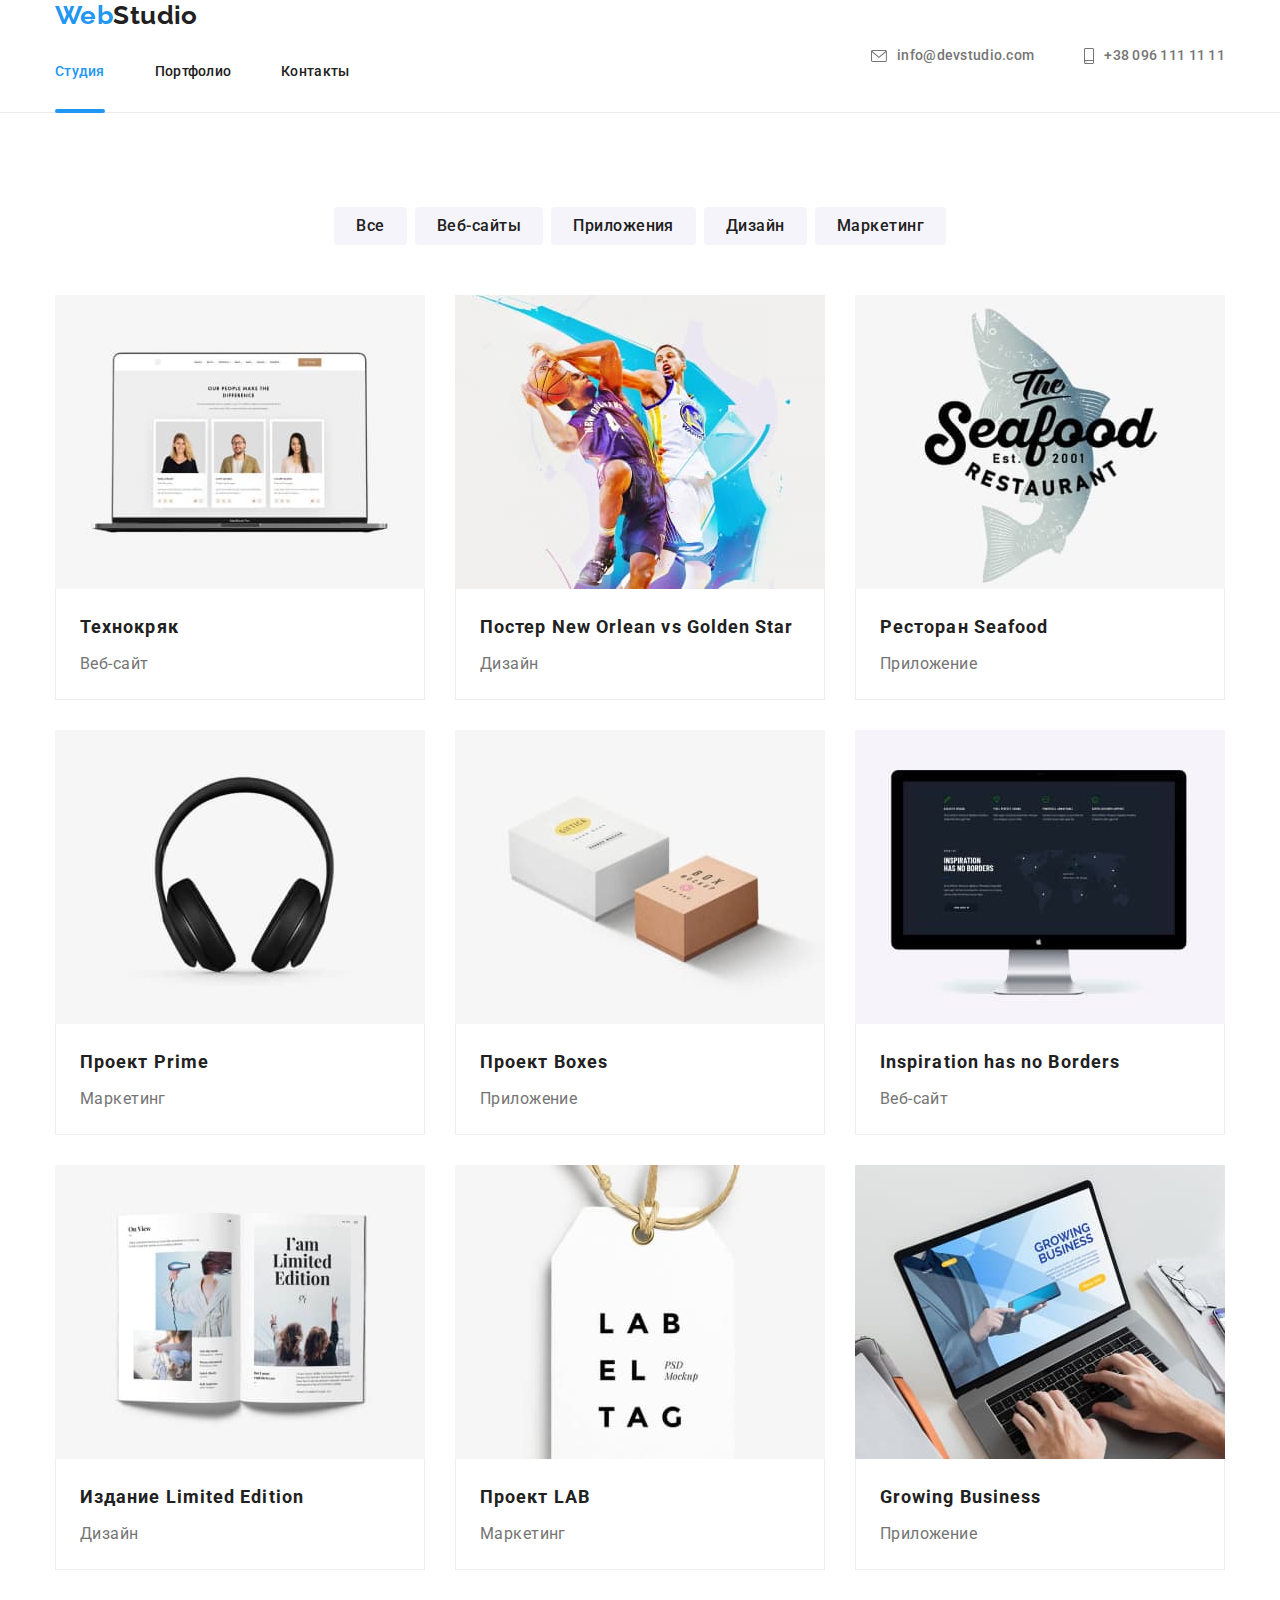
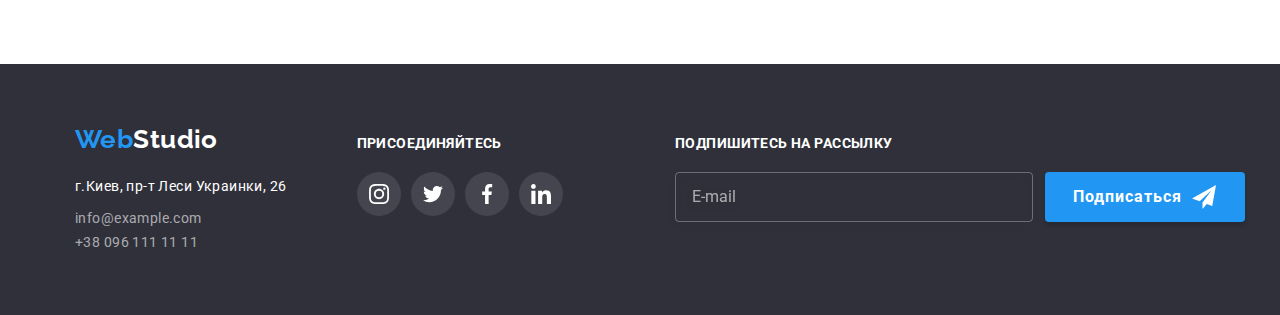
==== portfolio.html @ a2dca20b "finalyzing for submission" ====
<!DOCTYPE html>
<html lang="ru">
  <head>
    <meta charset="UTF-8">
    <meta name="viewport" content="width=device-width, initial-scale=1.0">
    <meta http-equiv="X-UA-Compatible" content="IE=Edge" />
    <title>WStudio2.1HW7prpera666</title>
    <meta name="description" content="Версия макета Web Studio 2.1">

    <link rel="preconnect" href="https://fonts.googleapis.com">
    <link rel="preconnect" href="https://fonts.gstatic.com" crossorigin>
    <link href="https://fonts.googleapis.com/css2?family=Raleway:wght@700&family=Roboto:wght@400;500;700;900&display=swap" rel="stylesheet">

    <link rel="stylesheet"  href=https://cdnjs.cloudflare.com/ajax/libs/modern-normalize/1.1.0/modern-normalize.min.css>

    <link rel="stylesheet" href="./css/main.css">
  </head>
  <body>
    <!-- ХЕДЕР --> 
    <header class="header">
      <div class="container main-nav">
        <nav class="nav">
            <!-- Логототип -->
          <a class="logo header__logo" href="./index.html">
            <span class="logo__text">Web</span>Studio
          </a>
          <!-- Меню в хедере -->
          <ul class="menu">
            <li class="menu__item"><a class="menu__link menu__link--current" href="./index.html">Студия</a></li>
            <li class="menu__item"><a class="menu__link" href="./portfolio.html">Портфолио</a></li>
            <li class="menu__item"><a class="menu__link" href="#">Контакты</a></li>
          </ul>
        </nav>
        <!-- Контакты в хедере -->      
        <ul class="contacts"> 
          <li class="contacts__item">
            <a class="contacts__link" href="mailto:info@devstudio.com">
              <div class="contacts__icon">
                <svg class="contacts__mail" width="16" height="12">
                  <use href="./images/icons.svg#icon-envelope1"></use>
                </svg>
                info@devstudio.com
              </div>
            </a>
          </li>
          <li class="contacts__item">
            <a class="contacts__link" href="tel:380961111111">
              <div class="contacts__icon">
                <svg class="contacts__phone" width="10" height="16">
                  <use href="./images/icons.svg#icon-smartphone"></use>
                </svg>
                +38 096 111 11 11
              </div>
            </a>
          </li>
        </ul>
      </div>
    </header>

    <!-- ОСНОВНАЯ СЕКЦИЯ -->
    <main>
      <div class="container">
        <section class="portfolio-section">
          <!-- Кнопки-фильтры -->
          <ul class="filters">
            <li class="filters__item">
              <button type="button" class="filters__btn">Все</button>
            </li>

            <li class="filters__item">
              <button type="button" class="filters__btn">Веб-сайты</button>
            </li>
            <li class="filters__item">
              <button type="button" class="filters__btn">Приложения</button>
            </li>
            <li class="filters__item">
              <button type="button" class="filters__btn">Дизайн</button>
            </li>
            <li class="filters__item">
              <button type="button" class="filters__btn">Маркетинг</button>
            </li>
          </ul>

          <!-- Портфолио -->
          <ul class="portfolio">
            <li class="portfolio__item">
              <a href="#" class="portfolio__link">
                <div class="portfolio__thumb">
                  <img src="./images/project1.jpg" width="370" alt="страница сайта Технокряк"/>
                  <p class="portfolio__tooltip">
                    Технокряк это современная площадка распространения
                    коронавируса. Компании используют эту платформу для
                    цифрового шпионажа и атак на защищённые сервера конкурентов.
                  </p>
                </div>
                <div class="portfolio__content">
                  <h2 class="portfolio__title">Технокряк</h2>
                  <p class="portfolio__text">Веб-сайт</p>
                </div>
              </a>
            </li>

            <li class="portfolio__item">
              <a href="#" class="portfolio__link">
                <div class="portfolio__thumb">
                  <img src="./images/project2.jpg" width="370" alt="два баскетболиста"/> 
                  <p class="portfolio__tooltip">
                    Технокряк это современная площадка распространения
                    коронавируса. Компании используют эту платформу для
                    цифрового шпионажа и атак на защищённые сервера конкурентов.
                  </p>
                </div>
                <div class="portfolio__content">
                  <h2 class="portfolio__title">
                    Постер New Orlean vs Golden Star
                  </h2>
                  <p class="portfolio__text">Дизайн</p>
                </div>
              </a>
            </li>
            <li class="portfolio__item">
              <a href="#" class="portfolio__link">
                <div class="portfolio__thumb">
                  <img src="./images/project3.jpg" width="370" alt="Ресторан Seafood"/>
                  <p class="portfolio__tooltip">
                    Технокряк это современная площадка распространения
                    коронавируса. Компании используют эту платформу для
                    цифрового шпионажа и атак на защищённые сервера конкурентов.
                  </p>
                </div>
                <div class="portfolio__content">
                  <h2 class="portfolio__title">Ресторан Seafood</h2>
                  <p class="portfolio__text">Приложение</p>
                </div>
              </a>
            </li>
            <li class="portfolio__item">
              <a href="#" class="portfolio__link">
                <div class="portfolio__thumb">
                  <img src="./images/project4.jpg" width="370" alt="аудио наушники"/>
                  <p class="portfolio__tooltip">
                    Технокряк это современная площадка распространения
                    коронавируса. Компании используют эту платформу для
                    цифрового шпионажа и атак на защищённые сервера конкурентов.
                  </p>
                </div>
                <div class="portfolio__content">
                  <h2 class="portfolio__title">Проект Prime</h2>
                  <p class="portfolio__text">Маркетинг</p>
                </div>
              </a>
            </li>
            <li class="portfolio__item">
              <a href="#" class="portfolio__link">
                <div class="portfolio__thumb">
                  <img src="./images/project5.jpg" width="370" alt="две коробки рядом"/>
                  <p class="portfolio__tooltip">
                    Технокряк это современная площадка распространения
                    коронавируса. Компании используют эту платформу для
                    цифрового шпионажа и атак на защищённые сервера конкурентов.
                  </p>
                </div>
                <div class="portfolio__content">
                  <h2 class="portfolio__title">Проект Boxes</h2>
                  <p class="portfolio__text">Приложение</p>
                </div>
              </a>
            </li>
            <li class="portfolio__item">
              <a href="#" class="portfolio__link">
                <div class="portfolio__thumb">
                  <img src="./images/project6.jpg" width="370" alt="монитор с открытой веб-страницей"/>
                  <p class="portfolio__tooltip">
                   Технокряк это современная площадка распространения
                   коронавируса. Компании используют эту платформу для
                   цифрового шпионажа и атак на защищённые сервера конкурентов.
                   </p>
                </div>
                <div class="portfolio__content">
                  <h2 class="portfolio__title">Inspiration has no Borders</h2>
                  <p class="portfolio__text">Веб-сайт</p>
                </div>
              </a>
            </li>
            <li class="portfolio__item">
              <a href="#" class="portfolio__link">
                <div class="portfolio__thumb">
                  <img src="./images/project7.jpg" width="370" alt="разворот журнала Limited Edition"/>
                  <p class="portfolio__tooltip">
                    Технокряк это современная площадка распространения
                    коронавируса. Компании используют эту платформу для
                    цифрового шпионажа и атак на защищённые сервера конкурентов.
                  </p>
                </div>
                <div class="portfolio__content">
                  <h2 class="portfolio__title">Издание Limited Edition</h2>
                  <p class="portfolio__text">Дизайн</p>
                </div>
              </a>
            </li>
            <li class="portfolio__item">
              <a href="#" class="portfolio__link">
                <div class="portfolio__thumb">
                  <img src="./images/project8.jpg" width="370" alt="ярлык с надписью LAB EL TAG"/> 
                  <p class="portfolio__tooltip">
                    Технокряк это современная площадка распространения
                    коронавируса. Компании используют эту платформу для
                    цифрового шпионажа и атак на защищённые сервера конкурентов.
                  </p>
                </div>
                <div class="portfolio__content">
                  <h2 class="portfolio__title">Проект LAB</h2>
                  <p class="portfolio__text">Маркетинг</p>
                </div>
              </a>
            </li>
            <li class="portfolio__item">
              <a href="#" class="portfolio__link">
                <div class="portfolio__thumb">
                  <img src="./images/project9.jpg" width="370" alt="монитор с открытым приложением"/>
                  <p class="portfolio__tooltip">
                    Технокряк это современная площадка распространения
                    коронавируса. Компании используют эту платформу для
                    цифрового шпионажа и атак на защищённые сервера конкурентов.
                  </p>
                </div>
                <div class="portfolio__content">
                  <h2 class="portfolio__title">Growing Business</h2>
                  <p class="portfolio__text">Приложение</p>
                </div>
              </a>
            </li>
          </ul>
        </section>
      </div>
    </main>

    <!--FOOTER сайта -->

     <!--FOOTER сайта 625-->
     <footer class="footer">
      <div class="container">
        <div class="footer-blocks">
           <!-- Адрес в футере -->
          <div class="address-block">
            <!-- Логотип в футере -->
            <a class="logo footer__logo" href="./index.html">
            <span class="logo__text">Web</span>Studio</a>
          
            <!-- Контакты в футере 625-->
            <address class="adress">
              <p class="adress__map">г.Киев, пр-т Леси Украинки, 26</p>
              <ul class="list">
                <li>
                  <a class="adress__link" href="mailto:info@example.com">info@example.com</a>
                </li>
                <li>
                  <a class="adress__link" href="tel:+380961111111">+38 096 111 11 11</a>
                </li>
              </ul>
            </address>
          </div>
            <!-- Соц сети ссылки в футере 625-->
          <div class="networks">
            <b class="networks__title">Присоединяйтесь</b>
            <ul class="networks__list list">
              <li class="networks__item">
                <a href="https://www.instagram.com/" class="media-link networks__link" aria-label="Instagram">
                  <svg class="media-icon networks__icon" width="20" height="20">
                    <use href="./images/icons.svg#icon-instagram1"></use>
                  </svg>
                </a>
              </li>
              <li class="networks__item">
                <a href="https://twitter.com/" class="media-link networks__link" aria-label="Twitter">
                  <svg class="media-icon networks__icon" width="20" height="20">
                    <use href="./images/icons.svg#icon-twitter1"></use>
                  </svg>
                </a>
              </li>
              <li class="networks__item">
                <a href="https://facebook.com/" class="media-link networks__link" aria-label="Facebook">
                  <svg class="media-icon networks__icon" width="20" height="20">
                    <use href="./images/icons.svg#icon-facebook1"></use>
                  </svg>
                </a>
              </li>
              <li class="network__item">
                <a href="https://linkedin.com/" class="media-link networks__link" aria-label="LinkedIn">
                  <svg class="media-icon networks__icon" width="20" height="20">
                    <use href="./images/icons.svg#icon-linkedin1"></use>
                  </svg>
                </a>
              </li>
            </ul>
          </div>
          <!-- Подписка на рассылку 66 -->
          <div class="subscribe">
            <b class="subscribe__text">Подпишитесь на рассылку</b>
            <form class="subscribe-form">
              <div class="subscribe-form__field">
                <input class="subscribe-form__input" type="email" name="mail" placeholder="E-mail" autocomplete="off" />
              </div>
              <button class="subscribe-form__btn btn" type="submit">
                Подписаться
                <svg class="subscribe-form__icon" width="24" height="24">
                  <use href="./images/icons.svg#icon-send"></use>
                </svg>
              </button>
            </form>
          </div>
        </div>
      </div>   
    </footer>
    
    <!-- Модальное окно с бекдропом -->
    <div class="backdrop is-hidden" data-modal>
      <div class="modal">
        <form class="callback-form js-speaker-form">
          <button
            data-modal-close
            class="modal__close-btn"
            type="button"
            aria-label="Закрывает модальное окно"
          >
            <svg class="modal__close-icon" width="18" height="18">
              <use href="./images/icons.svg#icon-close"></use>
            </svg>
          </button>

          <b class="callback__title">
            Оставьте свои данные, мы вам перезвоним
          </b>

          <label class="callback__group">
            <span class="callback__label">Имя</span>
            <span class="callback__area">
              <input
                class="callback__input"
                type="text"
                name="name"
                pattern="^[A-Za-zА-Яа-яЁё\s]+$"
                required
              />
              <svg class="callback__icon" width="18" height="18">
                <use href="./images/icons.svg#icon-icon-name"></use>
              </svg>
            </span>
          </label>

          <label class="callback__group">
            <span class="callback__label">Телефон</span>
            <span class="callback__area">
              <input
                class="callback__input"
                type="tel"
                name="tel"
                pattern="[0-9]{10,12}"
                required
              />
              <svg class="callback__icon" width="18" height="18">
                <use href="./images/icons.svg#icon-icon-phone"></use>
              </svg>
            </span>
          </label>

          <label class="callback__group">
            <span class="callback__label">Почта</span>
            <span class="callback__area">
              <input
                class="callback__input"
                type="email"
                name="email"
                required
              />
              <svg class="callback__icon" width="18" height="18">
                <use href="./images/icons.svg#icon-icon-mail"></use>
              </svg>
            </span>
          </label>

          <label class="callback__commit">
            <span class="callback__label">Комментарий</span>
            <textarea
              name="commit"
              rows="5"
              placeholder="Введите текст"
              class="callback__textarea"
            ></textarea>
          </label>

          <label class="policy-block">
            <input
              class="checkbox visually-hidden"
              type="checkbox"
              name="policy"
              value="agree"
              required
            />
              </svg>
            <span class="policy__icon"></span>
            <span

              >Соглашаюсь с рассылкой и принимаю
              <a href="#" class="policy__link">Условия договора</a></span
            >
          </label>

          <div class="btn-block">
            <button
              type="submit"
              class="btn callback__btn"
              aria-label="Отправка формы"
            >
              Отправить
            </button>
          </div>
        </form>
      </div>
    </div>
  </body>
</html>
---- css/main.css ----
@charset "UTF-8";
.menu, .contacts, .features__list, .photos__list, .team__list, .social, .clients__list, .networks__list, .filters, .portfolio {
  padding: 0;
  margin: 0;
  list-style: none;
}

body {
  background-color: #ffffff;
  color: #757575;
  font-family: Roboto, sans-serif;
  letter-spacing: 0.03em;
  font-size: 14px;
  line-height: 1.71;
}

img {
  display: block;
  max-width: 100%;
  height: auto;
}

.visually-hidden {
  position: absolute;
  width: 1px;
  height: 1px;
  margin: -1px;
  border: 0;
  padding: 0;
  clip: rect(0 0 0 0);
  overflow: hidden;
}

.container {
  width: 1200px;
  margin-left: auto;
  margin-right: auto;
  padding: 0 15px;
}

.section {
  padding-top: 94px;
  padding-bottom: 94px;
}

.title {
  margin-top: 0;
  margin-bottom: 50px;
  color: #212121;
  font-weight: 700;
  font-size: 36px;
  line-height: 1.16;
  text-align: center;
}

.btn {
  min-width: 200px;
  height: 50px;
  border: 0px solid transparent;
  border-radius: 4px;
  background-color: #2196f3;
  box-shadow: 0px 4px 4px rgba(0, 0, 0, 0.15);
  color: #ffffff;
  font-weight: 700;
  font-size: 16px;
  line-height: 1.87;
  letter-spacing: 0.06em;
  transform: scale(1);
  transition: transform 250ms cubic-bezier(0.4, 0, 0.2, 1);
  cursor: pointer;
}

.btn:hover:enabled, .btn:focus:enabled {
  transform: scale(0.93);
  color: #2196f3;
  background-color: #ffffff;
}

.btn:disabled {
  background-color: gray;
}

.header {
  border-bottom: 1px solid #ececec;
}

.main-nav {
  display: flex;
  align-items: center;
}

.navbar {
  display: flex;
  align-items: center;
}

.logo {
  font-family: Raleway, sans-serif;
  font-weight: 700;
  font-size: 26px;
  line-height: 1.19;
  text-decoration: none;
}

.logo__text {
  color: #2196f3;
}

.header__logo {
  margin-right: 93px;
  color: #212121;
}

.menu {
  display: flex;
}

.menu__item:not(:last-child) {
  margin-right: 50px;
}

.menu__link {
  position: relative;
  display: block;
  padding-top: 32px;
  padding-bottom: 32px;
  color: #212121;
  font-weight: 500;
  font-size: 14px;
  line-height: 1.14;
  letter-spacing: 0.02em;
  text-decoration: none;
  transition: color 250ms cubic-bezier(0.4, 0, 0.2, 1);
}

.menu__link:hover, .menu__link:focus {
  color: #2196f3;
}

.menu__link--current {
  color: #2196f3;
}

.menu__link--current::after {
  content: "";
  position: absolute;
  bottom: -1px;
  left: 0;
  display: block;
  width: 100%;
  height: 4px;
  border-radius: 2px;
  background-color: #2196f3;
}

.contacts {
  display: flex;
  margin-left: auto;
}

.contacts__item:not(:last-child) {
  margin-right: 50px;
}

.contacts__link {
  color: #757575;
  font-weight: 500;
  font-size: 14px;
  line-height: 1.14;
  letter-spacing: 0.02em;
  text-decoration: none;
  transition: color 250ms cubic-bezier(0.4, 0, 0.2, 1);
}

.contacts__link:hover, .contacts__link:focus {
  --color5: $accent-color;
  color: #2196f3;
}

.contacts__icon {
  display: flex;
  align-items: center;
}

.contacts__mail {
  width: 16px;
  height: 12px;
  margin-right: 10px;
  fill: currentColor;
}

.contacts__phone {
  margin-right: 10px;
  width: 10px;
  height: 16px;
  fill: currentColor;
}

.hero {
  display: flex;
  align-items: center;
  max-width: 1600px;
  min-height: 600px;
  margin-left: auto;
  margin-right: auto;
  background-color: #2f303a;
  background-image: linear-gradient(to right, rgba(47, 48, 58, 0.4), rgba(47, 48, 58, 0.4)), url(../images/hero-img.jpg);
  background-repeat: no-repeat;
  background-size: cover;
  background-position: center;
}

.hero__content {
  max-width: 696px;
  margin-right: auto;
  margin-left: auto;
  text-align: center;
}

.hero__title {
  margin-top: 0;
  margin-bottom: 30px;
  color: #ffffff;
  font-weight: 900;
  font-size: 44px;
  line-height: 1.36;
  letter-spacing: 0.06em;
  text-transform: uppercase;
}

.hero__btn {
  padding: 10px 32px;
}

.features {
  padding-top: 94px;
}

.features__list {
  display: flex;
}

.features__item {
  width: calc((100% - 90px) / 4);
}

.features__item:not(:last-child) {
  margin-right: 30px;
}

.features__img {
  margin-bottom: 30px;
  padding: 20px 100px;
  background-color: #f5f4fa;
  text-align: center;
}

.features__icon {
  width: 70px;
  height: 70px;
}

.features__title {
  margin-top: 0;
  margin-bottom: 10px;
  color: #212121;
  font-weight: 700;
  font-size: 14px;
  line-height: 1.14;
  text-transform: uppercase;
}

.features__text {
  margin-top: 0;
  margin-bottom: 0;
}

.photos__list {
  display: flex;
}

.photos__item {
  width: calc((100% - 60px) / 3);
  background-color: #757575;
}

.photos__item:not(:last-child) {
  margin-right: 30px;
}

.photos__thumb {
  position: relative;
}

.photos__text {
  position: absolute;
  bottom: 0;
  left: 50%;
  transform: translate(-50%, 0);
  width: 370px;
  height: 70px;
  margin: 0;
  padding-top: 27px;
  padding-bottom: 27px;
  background-color: rgba(47, 48, 58, 0.8);
  color: #ffffff;
  font-weight: 700;
  font-size: 14px;
  line-height: 1.14;
  text-align: center;
  text-transform: uppercase;
}

.team {
  background-color: #f5f4fa;
}

.team__list {
  display: flex;
}

.team__item {
  width: calc((100% - 90px) / 4);
  border-bottom-right-radius: 4px;
  border-bottom-left-radius: 4px;
  background-color: #ffffff;
  box-shadow: 0px 1px 3px rgba(0, 0, 0, 0.12), 0px 1px 1px rgba(0, 0, 0, 0.14), 0px 2px 1px rgba(0, 0, 0, 0.2);
}

.team__item:not(:last-child) {
  margin-right: 30px;
}

.team__content {
  padding: 30px 32px;
  text-align: center;
}

.team__name {
  margin-top: 0;
  margin-bottom: 10px;
  color: #212121;
  font-weight: 500;
  font-size: 16px;
  line-height: 1.18;
}

.team__text {
  margin-top: 0;
  margin-bottom: 16px;
  font-size: 16px;
  line-height: 1.18;
}

.social {
  display: flex;
  justify-content: center;
}

.social__item:not(:last-child) {
  margin-right: 10px;
}

.social__link:hover .social__icon,
.social__link:focus .social__icon {
  fill: #ffffff;
}

.media-link {
  display: flex;
  justify-content: center;
  align-items: center;
  width: 44px;
  height: 44px;
  border-radius: 50%;
  transition: background-color 250ms cubic-bezier(0.4, 0, 0.2, 1);
}

.media-link:hover, .media-link:focus {
  --color6: #ffffff;
  background-color: #2196f3;
}

.media-icon {
  width: 20px;
  height: 20px;
  fill: #afb1b8;
  transition: fill 250ms cubic-bezier(0.4, 0, 0.2, 1);
}

.clients__list {
  display: flex;
  justify-content: center;
}

.clients__item {
  width: calc((100% - 30px * 5) / 6);
  height: 90px;
  border: 1px solid #afb1b8;
  border-radius: 4px;
  transition: border-color 250ms cubic-bezier(0.4, 0, 0.2, 1);
}

.clients__item:not(:last-child) {
  margin-right: 30px;
}

.clients__item:hover, .clients__item:focus {
  border-color: #2196f3;
  --color6:$accent-color;
}

.clients__link {
  display: flex;
  justify-content: center;
  align-items: center;
  width: 170px;
  height: 90px;
}

.clients__icon {
  width: 44px;
  height: 49px;
  fill: #afb1b8;
  transition: fill 250ms cubic-bezier(0.4, 0, 0.2, 1);
}

.clients__link:hover .clients__icon,
.clients__link:focus .clients__icon {
  fill: #2196f3;
}

.footer {
  padding: 60px 60px;
  background-color: #2f303a;
  color: #ffffff;
}

.footer-blocks {
  display: flex;
  justify-content: space-between;
  align-items: baseline;
}

.address-block {
  margin-right: 70px;
}

.footer__logo {
  display: inline-block;
  margin-bottom: 20px;
  color: #ffffff;
}

/* Контакты в футере */
.list {
  padding: 0;
  margin: 0;
  list-style: none;
}

.adress {
  display: flex;
  flex-direction: column;
  font-style: normal;
}

.adress__map {
  margin-top: 0;
  margin-bottom: 9px;
}

.adress__link {
  margin-bottom: 9px;
  color: rgba(255, 255, 255, 0.6);
  text-decoration: none;
  transition: color 250ms cubic-bezier(0.4, 0, 0.2, 1);
}

.adress__link:last-child {
  margin-bottom: 0;
}

.adress__link:hover, .adress__link:focus {
  color: #2196f3;
}

.networks {
  margin-right: 93px;
}

.networks__title {
  display: inline-block;
  margin-bottom: 20px;
  line-height: 1.14;
  text-transform: uppercase;
}

.networks__icon {
  --color6: #ffffff;
}

.networks__list {
  display: flex;
}

.networks__item:not(:last-child) {
  margin-right: 10px;
}

.networks__link {
  background-color: rgba(255, 255, 255, 0.1);
}

.networks-icon {
  --color6: #ffffff;
  transition: fill 250ms cubic-bezier(0.4, 0, 0.2, 1);
}

.networks__link:hover .networks__icon,
.networks__link:focus .networks__icon {
  fill: #f5f4fa;
}

.subscribe {
  display: flex;
  flex-direction: column;
  margin-left: auto;
}

.subscribe__text {
  margin-top: 0;
  margin-bottom: 20px;
  line-height: 1.14;
  text-transform: uppercase;
  color: #ffffff;
}

.subscribe-form {
  display: flex;
}

.subscribe-form__field {
  margin-right: 12px;
}

.subscribe-form__input {
  width: 358px;
  height: 50px;
  padding: 15px 0 15px 16px;
  color: rgba(255, 255, 255, 0.6);
  border-radius: 4px;
  background: transparent;
  border: 1px solid rgba(255, 255, 255, 0.3);
  filter: drop-shadow(0px 4px 4px rgba(0, 0, 0, 0.15));
}

.subscribe-form__input::placeholder {
  font-weight: 400;
  font-size: 16px;
  line-height: 1.25;
  letter-spacing: inherit;
  color: rgba(255, 255, 255, 0.6);
}

.subscribe-form__btn {
  display: flex;
  align-items: center;
  width: 200px;
  height: 50px;
  padding: 10px 28px;
}

.subscribe-form__icon {
  fill: #ffffff;
  margin-left: 10px;
}

.backdrop {
  position: fixed;
  top: 0;
  left: 0;
  width: 100%;
  height: 100%;
  background-color: rgba(0, 0, 0, 0.2);
  transition: opacity 250ms cubic-bezier(0.4, 0, 0.2, 1);
  opacity: 1;
}

.backdrop.is-hidden {
  opacity: 0;
  pointer-events: none;
}

.modal {
  position: absolute;
  top: 50%;
  left: 50%;
  width: 528px;
  height: auto;
  border-radius: 4px;
  background-color: #ffffff;
  box-shadow: 0px 1px 3px rgba(0, 0, 0, 0.12), 0px 1px 1px rgba(0, 0, 0, 0.14), 0px 2px 1px rgba(0, 0, 0, 0.2);
  transform: translate(-50%, -50%) scale(1);
  transition: transform 250ms cubic-bezier(0.4, 0, 0.2, 1);
}

.backdrop.is-hidden .modal {
  transform: translate(-50%, -50%) scale(0.5);
}

.modal__close-btn {
  position: absolute;
  top: 8px;
  right: 8px;
  display: flex;
  justify-content: center;
  align-items: center;
  width: 30px;
  height: 30px;
  padding: 6px;
  border-radius: 50%;
  border: 1px solid rgba(0, 0, 0, 0.1);
  background-color: #ffffff;
  cursor: pointer;
}

.modal__close-icon {
  width: 18px;
  height: 18px;
  fill: #000000;
  transition: fill 250ms cubic-bezier(0.4, 0, 0.2, 1);
}

.modal__close-btn:hover .modal__close-icon,
.modal__close-btn:focus .modal__close-icon {
  fill: #2196f3;
}

.callback-form {
  width: 100%;
  padding: 40px;
}

.callback__title {
  display: inline-block;
  margin-bottom: 12px;
  color: #212121;
  font-weight: 700;
  font-size: 20px;
  line-height: 1.15;
  text-align: center;
}

.callback__group {
  display: flex;
  flex-direction: column;
  margin-bottom: 10px;
}

.callback__label {
  margin-bottom: 4px;
  font-size: 12px;
  line-height: 1.16;
  letter-spacing: 0.01em;
}

.callback__area {
  position: relative;
}

.callback__input {
  width: 100%;
  padding: 11px 11px 11px 42px;
  border: 1px solid rgba(33, 33, 33, 0.2);
  border-radius: 4px;
  transition: all 250ms cubic-bezier(0.4, 0, 0.2, 1);
  cursor: pointer;
}

.callback__input:focus {
  outline: transparent;
  border: 1px solid #2196f3;
}

.callback__input:not(:placeholder-shown):focus:valid {
  color: #2196f3;
  border-color: #2196f3;
}

.callback__input:not(:placeholder-shown):focus:invalid {
  color: #2196f3;
  border-color: #2196f3;
}

.callback__icon {
  position: absolute;
  top: 50%;
  left: 12px;
  width: 18px;
  height: 18px;
  transform: translateY(-50%);
  transition: fill 250ms cubic-bezier(0.4, 0, 0.2, 1);
}

.callback__area:focus-within .callback__icon {
  fill: #2196f3;
}

.callback__commit {
  display: flex;
  flex-direction: column;
  margin-bottom: 20px;
}

.callback__textarea {
  width: 100%;
  padding: 12px 16px;
  border: 1px solid rgba(33, 33, 33, 0.2);
  border-radius: 4px;
  transition: all 250ms cubic-bezier(0.4, 0, 0.2, 1);
  resize: none;
  cursor: pointer;
}

.callback__textarea::placeholder {
  font-size: 12px;
  line-height: 1.16;
  letter-spacing: 0.01em;
  color: rgba(117, 117, 117, 0.5);
}

.callback__textarea:focus {
  outline: transparent;
  border: 1px solid #2196f3;
}

.policy-block {
  display: block;
  margin-bottom: 30px;
  text-align: center;
  cursor: pointer;
}

.policy__icon::before {
  display: inline-block;
  content: "";
  width: 16px;
  height: 15px;
  margin-right: 7px;
  border: 2px solid #212121;
  border-radius: 2px;
  vertical-align: middle;
  transition: all 250ms cubic-bezier(0.4, 0, 0.2, 1);
}

.checkbox:checked + .policy__icon::before {
  vertical-align: middle;
  border-color: #2196f3;
  background-color: #2196f3;
  background-image: url("../images/icons.svg#icon-check");
  background-size: contain;
  background-origin: border-box;
}

.policy__link {
  color: #2196f3;
}

.btn-block {
  text-align: center;
}

.callback__btn {
  padding: 10px 55px;
}

.callback__area:hover,
.callback__area:focus {
  border-color: #2196f3;
}

.callback__area:hover,
.callback__area:focus {
  fill: #2196f3;
}

.calllback__area:hover input,
.callback-area:focus-within input {
  border-color: #2196f3;
}

.portfolio-section {
  padding: 94px 0;
}

.filters {
  display: flex;
  justify-content: center;
  margin-bottom: 50px;
}

.filters__item:not(:last-child) {
  margin-right: 8px;
}

.filters__btn {
  display: inline-block;
  min-width: 73px;
  height: 38px;
  padding: 6px 22px;
  border-radius: 4px;
  border: 0px solid transparent;
  background-color: #f5f4fa;
  color: #212121;
  font-family: inherit;
  font-weight: 500;
  font-size: 16px;
  line-height: 1.62;
  text-align: center;
  letter-spacing: 0.03em;
  transition: all 250ms cubic-bezier(0.4, 0, 0.2, 1);
}

.filters__btn:hover, .filters__btn:focus {
  background-color: #2196f3;
  box-shadow: 0px 4px 4px rgba(0, 0, 0, 0.15);
  color: #ffffff;
  cursor: pointer;
}

.portfolio {
  display: flex;
  flex-wrap: wrap;
}

.portfolio__item {
  width: calc((100% - 60px) / 3);
  margin-right: 30px;
  margin-bottom: 30px;
  transition: box-shadow 250ms cubic-bezier(0.4, 0, 0.2, 1);
}

.portfolio__item:nth-child(3n) {
  margin-right: 0px;
}

.portfolio__item:nth-last-child(-n + 3) {
  margin-bottom: 0px;
}

.portfolio__item:hover, .portfolio__item:focus {
  box-shadow: 0px 1px 1px rgba(0, 0, 0, 0.12), 0px 4px 4px rgba(0, 0, 0, 0.06), 1px 4px 6px rgba(0, 0, 0, 0.16);
}

.portfolio__link {
  text-decoration: none;
}

.portfolio__thumb {
  position: relative;
  overflow: hidden;
}

.portfolio__tooltip {
  position: absolute;
  bottom: 0;
  left: 0;
  transform: translate(0, 100%);
  width: 370px;
  height: 294px;
  margin: 0;
  padding: 63px 24px;
  background-color: rgba(33, 150, 243, 0.9);
  color: #ffffff;
  font-size: 18px;
  line-height: 1.56;
  transition: all 250ms cubic-bezier(0.4, 0, 0.2, 1);
  opacity: 0;
}

.portfolio__link:hover .portfolio__tooltip,
.portfolio__link:focus .portfolio__tooltip {
  transform: translateY(0);
  opacity: 1;
}

.portfolio__content {
  padding: 20px 24px;
  border-right: 1px solid #eeeeee;
  border-left: 1px solid #eeeeee;
  border-bottom: 1px solid #eeeeee;
}

.portfolio__title {
  margin-top: 0;
  margin-bottom: 4px;
  color: #212121;
  font-weight: 700;
  font-size: 18px;
  line-height: 2;
  letter-spacing: 0.06em;
}

.portfolio__text {
  margin: 0;
  color: #757575;
  font-size: 16px;
  line-height: 1.87;
}
/*# sourceMappingURL=main.css.map */
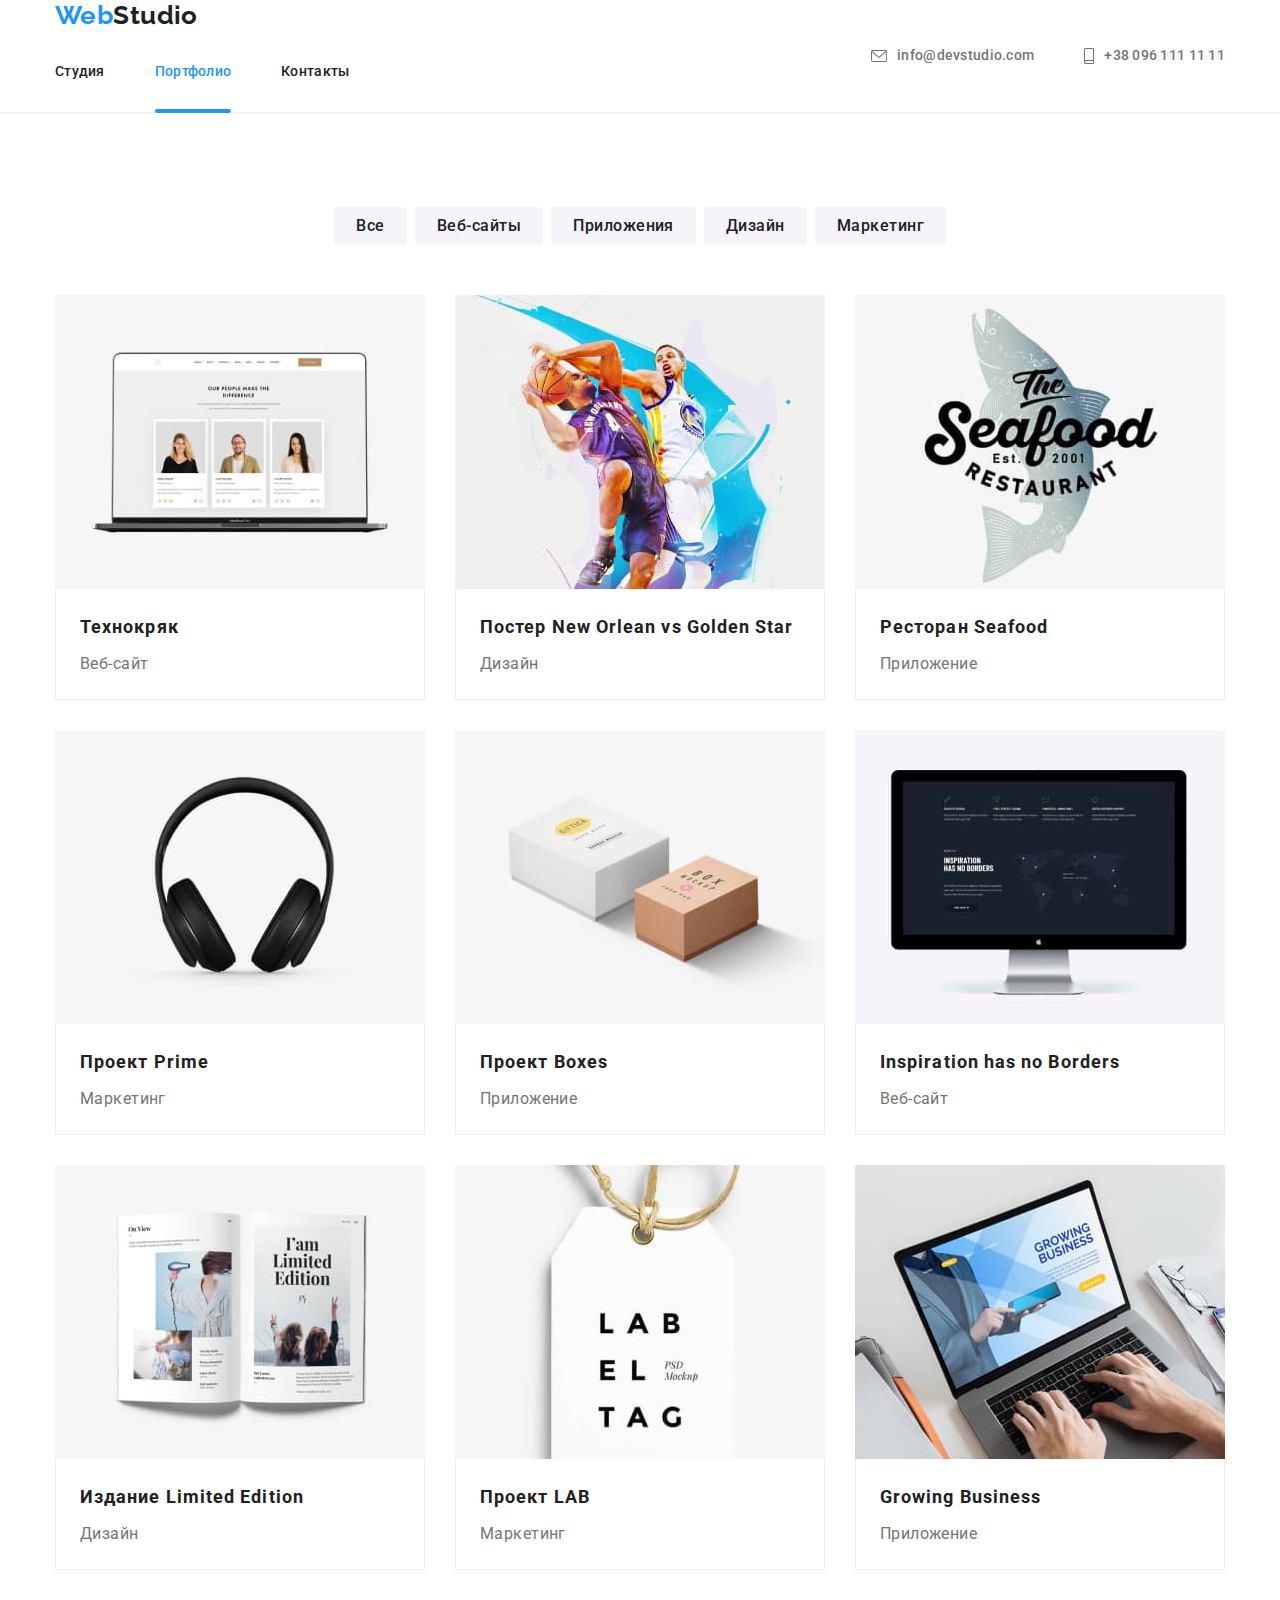
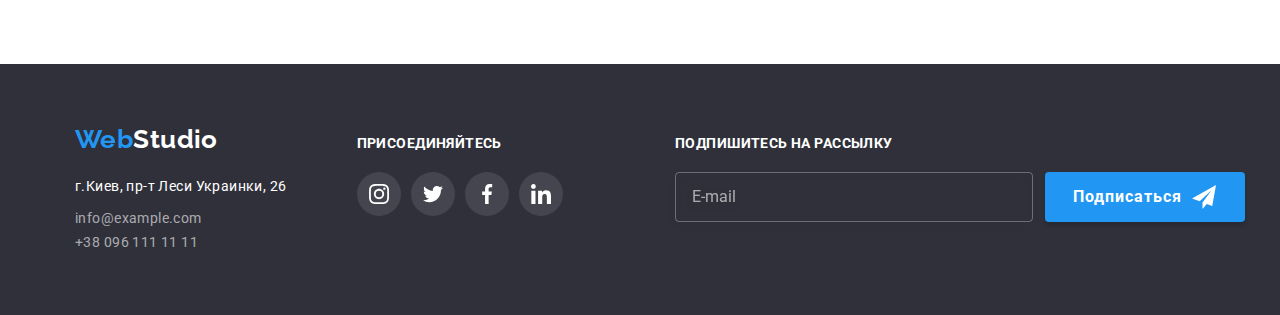
==== commit 8b7ba305: "Update portfolio.html" ====
--- a/portfolio.html
+++ b/portfolio.html
@@ -4,7 +4,7 @@
     <meta charset="UTF-8">
     <meta name="viewport" content="width=device-width, initial-scale=1.0">
     <meta http-equiv="X-UA-Compatible" content="IE=Edge" />
-    <title>WStudio2.1HW7prpera666</title>
+    <title>WebStudio2.1</title>
     <meta name="description" content="Версия макета Web Studio 2.1">
 
     <link rel="preconnect" href="https://fonts.googleapis.com">
@@ -26,8 +26,8 @@
           </a>
           <!-- Меню в хедере -->
           <ul class="menu">
-            <li class="menu__item"><a class="menu__link menu__link--current" href="./index.html">Студия</a></li>
-            <li class="menu__item"><a class="menu__link" href="./portfolio.html">Портфолио</a></li>
+            <li class="menu__item"><a class="menu__link" href="./index.html">Студия</a></li>
+            <li class="menu__item"><a class="menu__link menu__link--current" href="./portfolio.html">Портфолио</a></li>
             <li class="menu__item"><a class="menu__link" href="#">Контакты</a></li>
           </ul>
         </nav>
@@ -236,8 +236,6 @@
     </main>
 
     <!--FOOTER сайта -->
-
-     <!--FOOTER сайта 625-->
      <footer class="footer">
       <div class="container">
         <div class="footer-blocks">
@@ -247,7 +245,7 @@
             <a class="logo footer__logo" href="./index.html">
             <span class="logo__text">Web</span>Studio</a>
           
-            <!-- Контакты в футере 625-->
+            <!-- Контакты в футере -->
             <address class="adress">
               <p class="adress__map">г.Киев, пр-т Леси Украинки, 26</p>
               <ul class="list">
@@ -260,7 +258,7 @@
               </ul>
             </address>
           </div>
-            <!-- Соц сети ссылки в футере 625-->
+            <!-- Соц сети ссылки в футере -->
           <div class="networks">
             <b class="networks__title">Присоединяйтесь</b>
             <ul class="networks__list list">
@@ -294,7 +292,7 @@
               </li>
             </ul>
           </div>
-          <!-- Подписка на рассылку 66 -->
+          <!-- Подписка на рассылку  -->
           <div class="subscribe">
             <b class="subscribe__text">Подпишитесь на рассылку</b>
             <form class="subscribe-form">
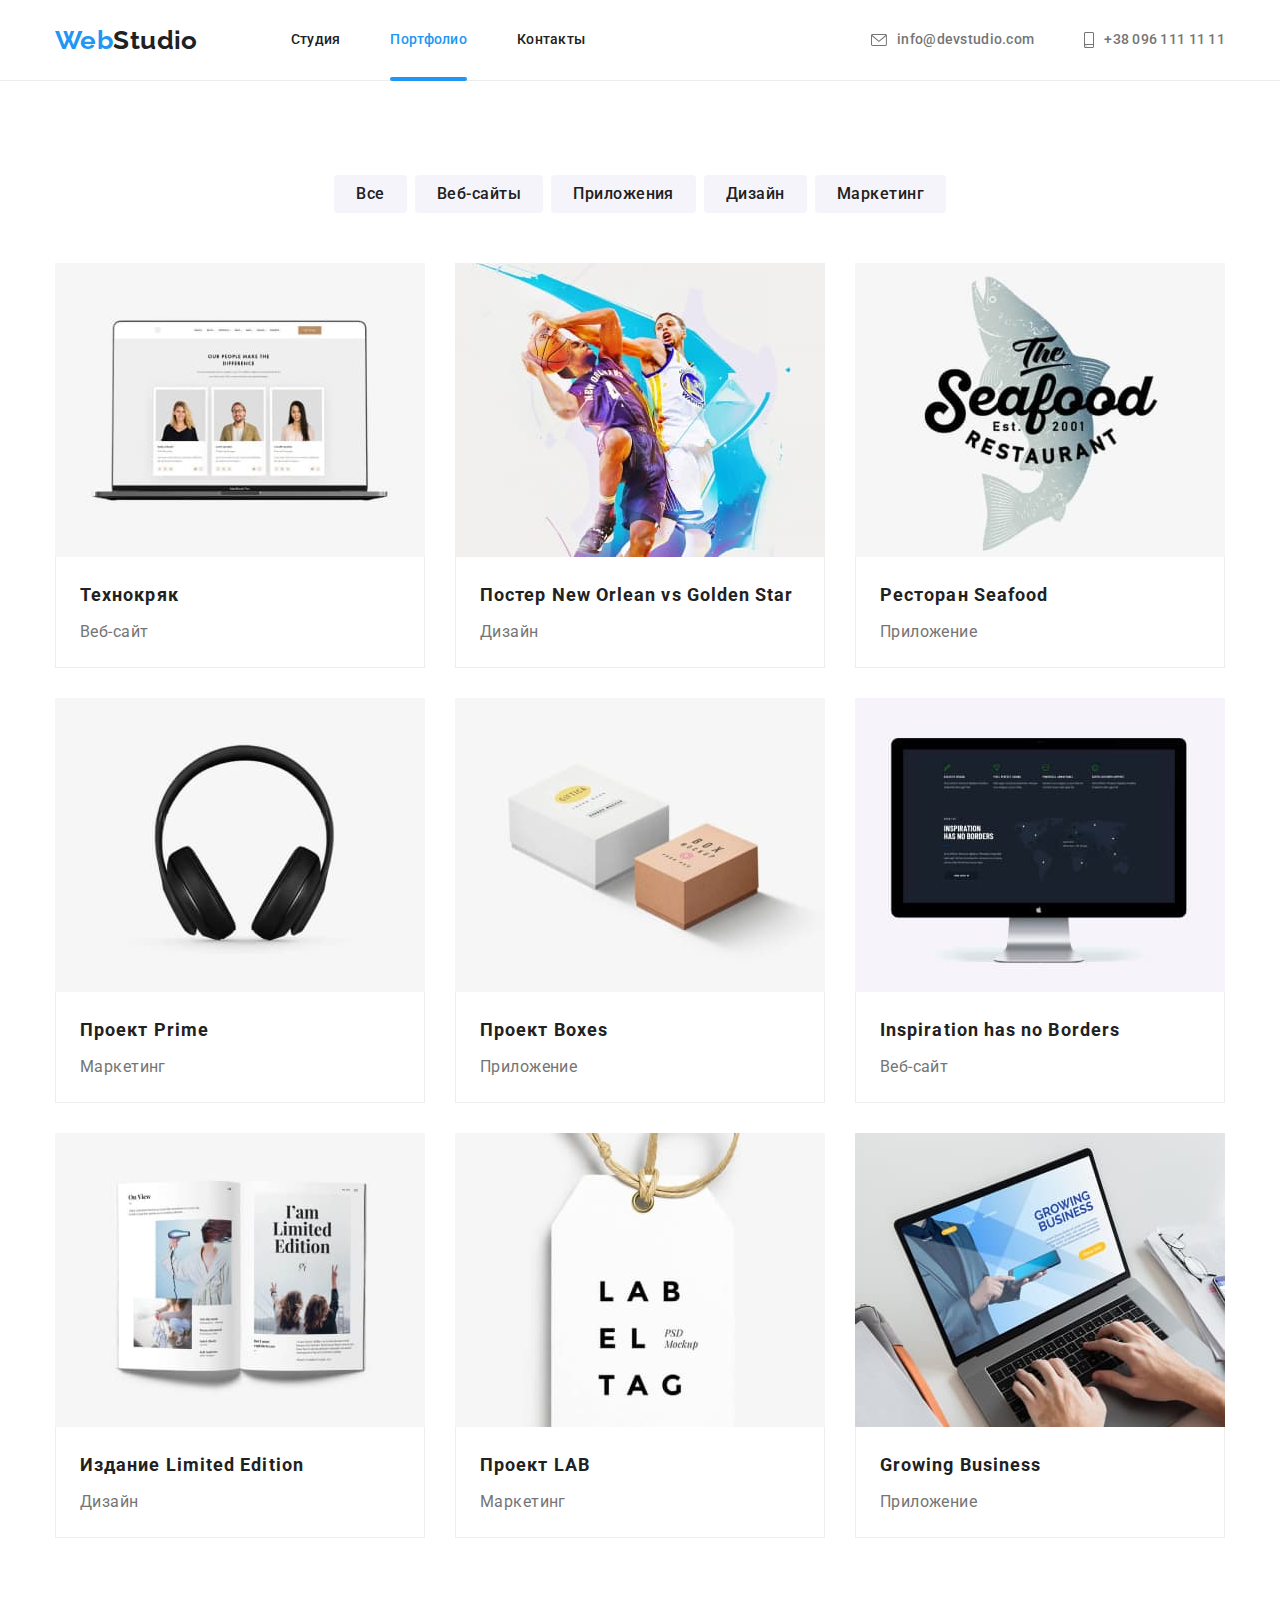
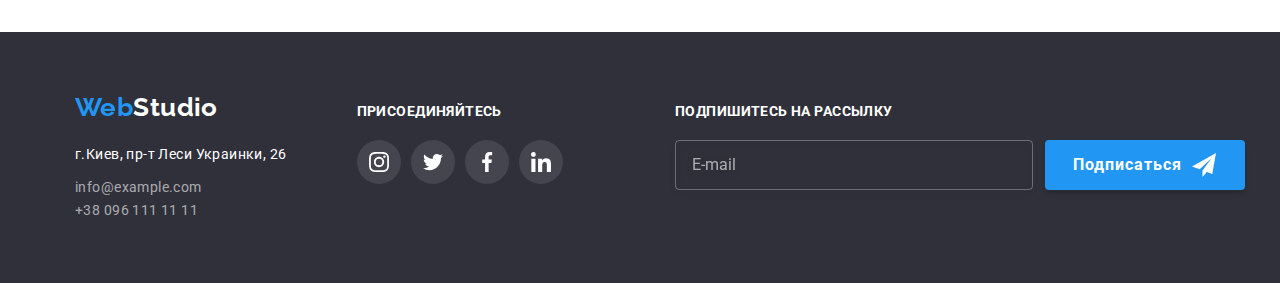
==== commit ac7ec1d0: "errors correction" ====
--- a/portfolio.html
+++ b/portfolio.html
@@ -13,13 +13,13 @@
 
     <link rel="stylesheet"  href=https://cdnjs.cloudflare.com/ajax/libs/modern-normalize/1.1.0/modern-normalize.min.css>
 
-    <link rel="stylesheet" href="./css/main.css">
+    <link rel="stylesheet" href="./css/main.min.css">
   </head>
   <body>
     <!-- ХЕДЕР --> 
     <header class="header">
       <div class="container main-nav">
-        <nav class="nav">
+        <nav class="navbar">
             <!-- Логототип -->
           <a class="logo header__logo" href="./index.html">
             <span class="logo__text">Web</span>Studio
@@ -235,7 +235,7 @@
       </div>
     </main>
 
-    <!--FOOTER сайта -->
+    <!--футер сайта -->
      <footer class="footer">
       <div class="container">
         <div class="footer-blocks">
--- a/css/main.min.css
+++ b/css/main.min.css
@@ -0,0 +1,2 @@
+.menu,.contacts,.features__list,.photos__list,.team__list,.social,.clients__list,.networks__list,.filters,.portfolio{padding:0;margin:0;list-style:none}body{background-color:#fff;color:#757575;font-family:Roboto,sans-serif;letter-spacing:0.03em;font-size:14px;line-height:1.71}img{display:block;max-width:100%;height:auto}.visually-hidden{position:absolute;width:1px;height:1px;margin:-1px;border:0;padding:0;clip:rect(0 0 0 0);overflow:hidden}.container{width:1200px;margin-left:auto;margin-right:auto;padding:0 15px}.section{padding-top:94px;padding-bottom:94px}.title{margin-top:0;margin-bottom:50px;color:#212121;font-weight:700;font-size:36px;line-height:1.16;text-align:center}.btn{min-width:200px;height:50px;border:0px solid transparent;border-radius:4px;background-color:#2196f3;box-shadow:0px 4px 4px rgba(0,0,0,0.15);color:#fff;font-weight:700;font-size:16px;line-height:1.87;letter-spacing:0.06em;transform:scale(1);transition:transform 250ms cubic-bezier(0.4, 0, 0.2, 1);cursor:pointer}.btn:hover:enabled,.btn:focus:enabled{transform:scale(0.93)}.btn:disabled{background-color:gray}.header{border-bottom:1px solid #ececec}.main-nav{display:flex;align-items:center}.navbar{display:flex;align-items:center}.logo{font-family:Raleway,sans-serif;font-weight:700;font-size:26px;line-height:1.19;text-decoration:none}.logo__text{color:#2196f3}.header__logo{margin-right:93px;color:#212121}.menu{display:flex}.menu__item:not(:last-child){margin-right:50px}.menu__link{position:relative;display:block;padding-top:32px;padding-bottom:32px;color:#212121;font-weight:500;font-size:14px;line-height:1.14;letter-spacing:0.02em;text-decoration:none;transition:color 250ms cubic-bezier(0.4, 0, 0.2, 1)}.menu__link:hover,.menu__link:focus{color:#2196f3}.menu__link--current{color:#2196f3}.menu__link--current::after{content:"";position:absolute;bottom:-1px;left:0;display:block;width:100%;height:4px;border-radius:2px;background-color:#2196f3}.contacts{display:flex;margin-left:auto}.contacts__item:not(:last-child){margin-right:50px}.contacts__link{color:#757575;font-weight:500;font-size:14px;line-height:1.14;letter-spacing:0.02em;text-decoration:none;transition:color 250ms cubic-bezier(0.4, 0, 0.2, 1)}.contacts__link:hover,.contacts__link:focus{--color5: $accent-color;color:#2196f3}.contacts__icon{display:flex;align-items:center}.contacts__mail{width:16px;height:12px;margin-right:10px;fill:currentColor}.contacts__phone{margin-right:10px;width:10px;height:16px;fill:currentColor}.hero{display:flex;align-items:center;max-width:1600px;min-height:600px;margin-left:auto;margin-right:auto;background-color:#2f303a;background-image:linear-gradient(to right, rgba(47,48,58,0.4), rgba(47,48,58,0.4)),url(../images/hero-img.jpg);background-repeat:no-repeat;background-size:cover;background-position:center}.hero__content{max-width:696px;margin-right:auto;margin-left:auto;text-align:center}.hero__title{margin-top:0;margin-bottom:30px;color:#fff;font-weight:900;font-size:44px;line-height:1.36;letter-spacing:0.06em;text-transform:uppercase}.hero__btn{padding:10px 32px}.features{padding-top:94px}.features__list{display:flex}.features__item{width:calc((100% - 90px) / 4)}.features__item:not(:last-child){margin-right:30px}.features__img{margin-bottom:30px;padding:20px 100px;background-color:#f5f4fa;text-align:center}.features__icon{width:70px;height:70px}.features__title{margin-top:0;margin-bottom:10px;color:#212121;font-weight:700;font-size:14px;line-height:1.14;text-transform:uppercase}.features__text{margin-top:0;margin-bottom:0}.photos__list{display:flex}.photos__item{width:calc((100% - 60px) / 3);background-color:#757575}.photos__item:not(:last-child){margin-right:30px}.photos__thumb{position:relative}.photos__text{position:absolute;bottom:0;left:50%;transform:translate(-50%, 0);width:370px;height:70px;margin:0;padding-top:27px;padding-bottom:27px;background-color:rgba(47,48,58,0.8);color:#fff;font-weight:700;font-size:14px;line-height:1.14;text-align:center;text-transform:uppercase}.team{background-color:#f5f4fa}.team__list{display:flex}.team__item{width:calc((100% - 90px) / 4);border-bottom-right-radius:4px;border-bottom-left-radius:4px;background-color:#fff;box-shadow:0px 1px 3px rgba(0,0,0,0.12),0px 1px 1px rgba(0,0,0,0.14),0px 2px 1px rgba(0,0,0,0.2)}.team__item:not(:last-child){margin-right:30px}.team__content{padding:30px 32px;text-align:center}.team__name{margin-top:0;margin-bottom:10px;color:#212121;font-weight:500;font-size:16px;line-height:1.18}.team__text{margin-top:0;margin-bottom:16px;font-size:16px;line-height:1.18}.social{display:flex;justify-content:center}.social__item:not(:last-child){margin-right:10px}.social__link:hover .social__icon,.social__link:focus .social__icon{fill:#fff}.media-link{display:flex;justify-content:center;align-items:center;width:44px;height:44px;border-radius:50%;transition:background-color 250ms cubic-bezier(0.4, 0, 0.2, 1)}.media-link:hover,.media-link:focus{--color6: #ffffff;background-color:#2196f3}.media-icon{width:20px;height:20px;fill:#afb1b8;transition:fill 250ms cubic-bezier(0.4, 0, 0.2, 1)}.clients__list{display:flex;justify-content:center}.clients__item{width:calc((100% - 30px * 5) / 6);height:90px;border:1px solid #afb1b8;border-radius:4px;transition:border-color 250ms cubic-bezier(0.4, 0, 0.2, 1)}.clients__item:not(:last-child){margin-right:30px}.clients__item:hover,.clients__item:focus{border-color:#2196f3;--color6:$accent-color}.clients__link{display:flex;justify-content:center;align-items:center;width:170px;height:90px}.clients__icon{fill:#afb1b8;transition:fill 250ms cubic-bezier(0.4, 0, 0.2, 1)}.clients__link:hover .clients__icon,.clients__link:focus .clients__icon{fill:#2196f3}.clients__link:hover,.clients__link:focus{border-color:#2196f3;transition:border-color 250ms cubic-bezier(0.4, 0, 0.2, 1)}.footer{padding:60px 60px;background-color:#2f303a;color:#fff}.footer-blocks{display:flex;justify-content:space-between;align-items:baseline}.address-block{margin-right:70px}.footer__logo{display:inline-block;margin-bottom:20px;color:#fff}.list{padding:0;margin:0;list-style:none}.adress{display:flex;flex-direction:column;font-style:normal}.adress__map{margin-top:0;margin-bottom:9px}.adress__link{margin-bottom:9px;color:rgba(255,255,255,0.6);text-decoration:none;transition:color 250ms cubic-bezier(0.4, 0, 0.2, 1)}.adress__link:last-child{margin-bottom:0}.adress__link:hover,.adress__link:focus{color:#2196f3}.networks{margin-right:93px}.networks__title{display:inline-block;margin-bottom:20px;line-height:1.14;text-transform:uppercase}.networks__icon{--color6: #ffffff}.networks__list{display:flex}.networks__item:not(:last-child){margin-right:10px}.networks__link{background-color:rgba(255,255,255,0.1)}.networks-icon{--color6: #ffffff;transition:fill 250ms cubic-bezier(0.4, 0, 0.2, 1)}.networks__link:hover .networks__icon,.networks__link:focus .networks__icon{fill:#f5f4fa}.subscribe{display:flex;flex-direction:column;margin-left:auto}.subscribe__text{margin-top:0;margin-bottom:20px;line-height:1.14;text-transform:uppercase;color:#fff}.subscribe-form{display:flex}.subscribe-form__field{margin-right:12px}.subscribe-form__input{width:358px;height:50px;padding:15px 0 15px 16px;color:rgba(255,255,255,0.6);border-radius:4px;background:transparent;border:1px solid rgba(255,255,255,0.3);filter:drop-shadow(0px 4px 4px rgba(0,0,0,0.15))}.subscribe-form__input::placeholder{font-weight:400;font-size:16px;line-height:1.25;letter-spacing:inherit;color:rgba(255,255,255,0.6)}.subscribe-form__btn{display:flex;align-items:center;width:200px;height:50px;padding:10px 28px}.subscribe-form__icon{fill:#fff;margin-left:10px}.backdrop{position:fixed;top:0;left:0;width:100%;height:100%;background-color:rgba(0,0,0,0.2);transition:opacity 250ms cubic-bezier(0.4, 0, 0.2, 1);opacity:1}.backdrop.is-hidden{opacity:0;pointer-events:none}.modal{position:absolute;top:50%;left:50%;width:528px;height:auto;border-radius:4px;background-color:#fff;box-shadow:0px 1px 3px rgba(0,0,0,0.12),0px 1px 1px rgba(0,0,0,0.14),0px 2px 1px rgba(0,0,0,0.2);transform:translate(-50%, -50%) scale(1);transition:transform 250ms cubic-bezier(0.4, 0, 0.2, 1)}.backdrop.is-hidden .modal{transform:translate(-50%, -50%) scale(0.5)}.modal__close-btn{position:absolute;top:8px;right:8px;display:flex;justify-content:center;align-items:center;width:30px;height:30px;padding:6px;border-radius:50%;border:1px solid rgba(0,0,0,0.1);background-color:#fff;cursor:pointer}.modal__close-icon{width:18px;height:18px;fill:#000000;transition:fill 250ms cubic-bezier(0.4, 0, 0.2, 1)}.modal__close-btn:hover .modal__close-icon,.modal__close-btn:focus .modal__close-icon{fill:#2196f3}.callback-form{width:100%;padding:40px}.callback__title{display:inline-block;margin-bottom:12px;color:#212121;font-weight:700;font-size:20px;line-height:1.15;text-align:center}.callback__group{display:flex;flex-direction:column;margin-bottom:10px}.callback__label{margin-bottom:4px;font-size:12px;line-height:1.16;letter-spacing:0.01em}.callback__area{position:relative}.callback__input{width:100%;padding:11px 11px 11px 42px;border:1px solid rgba(33,33,33,0.2);border-radius:4px;transition:all 250ms cubic-bezier(0.4, 0, 0.2, 1);cursor:pointer}.callback__input:focus{outline:transparent;border:1px solid #2196f3}.callback__input:not(:placeholder-shown):focus:valid{color:#2196f3;border-color:#2196f3}.callback__input:not(:placeholder-shown):focus:invalid{color:#2196f3;border-color:#2196f3}.callback__icon{position:absolute;top:50%;left:12px;width:18px;height:18px;transform:translateY(-50%);transition:fill 250ms cubic-bezier(0.4, 0, 0.2, 1)}.callback__area:focus-within .callback__icon{fill:#2196f3}.callback__commit{display:flex;flex-direction:column;margin-bottom:20px}.callback__textarea{width:100%;padding:12px 16px;border:1px solid rgba(33,33,33,0.2);border-radius:4px;transition:all 250ms cubic-bezier(0.4, 0, 0.2, 1);resize:none;cursor:pointer}.callback__textarea::placeholder{font-size:12px;line-height:1.16;letter-spacing:0.01em;color:rgba(117,117,117,0.5)}.callback__textarea:focus{outline:transparent;border:1px solid #2196f3}.policy-block{display:block;margin-bottom:30px;text-align:center;cursor:pointer}.policy__icon::before{display:inline-block;content:"";width:16px;height:15px;margin-right:7px;border:2px solid #212121;border-radius:2px;vertical-align:middle;transition:all 250ms cubic-bezier(0.4, 0, 0.2, 1)}.checkbox:checked+.policy__icon::before{vertical-align:middle;border-color:#2196f3;background-color:#2196f3;background-image:url("../images/icons.svg#icon-check");background-size:contain;background-origin:border-box}.policy__link{color:#2196f3}.btn-block{text-align:center}.callback__btn{padding:10px 55px}.callback__area:hover,.callback__area:focus{border-color:#2196f3}.callback__area:hover,.callback__area:focus{fill:#2196f3}.calllback__area:hover input,.callback-area:focus-within input{border-color:#2196f3}.portfolio-section{padding:94px 0}.filters{display:flex;justify-content:center;margin-bottom:50px}.filters__item:not(:last-child){margin-right:8px}.filters__btn{display:inline-block;min-width:73px;height:38px;padding:6px 22px;border-radius:4px;border:0px solid transparent;background-color:#f5f4fa;color:#212121;font-family:inherit;font-weight:500;font-size:16px;line-height:1.62;text-align:center;letter-spacing:0.03em;transition:all 250ms cubic-bezier(0.4, 0, 0.2, 1)}.filters__btn:hover,.filters__btn:focus{background-color:#2196f3;box-shadow:0px 4px 4px rgba(0,0,0,0.15);color:#fff;cursor:pointer}.portfolio{display:flex;flex-wrap:wrap}.portfolio__item{width:calc((100% - 60px) / 3);margin-right:30px;margin-bottom:30px;transition:box-shadow 250ms cubic-bezier(0.4, 0, 0.2, 1)}.portfolio__item:nth-child(3n){margin-right:0px}.portfolio__item:nth-last-child(-n+3){margin-bottom:0px}.portfolio__item:hover,.portfolio__item:focus{box-shadow:0px 1px 1px rgba(0,0,0,0.12),0px 4px 4px rgba(0,0,0,0.06),1px 4px 6px rgba(0,0,0,0.16)}.portfolio__link{text-decoration:none}.portfolio__thumb{position:relative;overflow:hidden}.portfolio__tooltip{position:absolute;bottom:0;left:0;transform:translate(0, 100%);width:370px;height:294px;margin:0;padding:63px 24px;background-color:rgba(33,150,243,0.9);color:#fff;font-size:18px;line-height:1.56;transition:all 250ms cubic-bezier(0.4, 0, 0.2, 1);opacity:0}.portfolio__link:hover .portfolio__tooltip,.portfolio__link:focus .portfolio__tooltip{transform:translateY(0);opacity:1}.portfolio__content{padding:20px 24px;border-right:1px solid #eeeeee;border-left:1px solid #eeeeee;border-bottom:1px solid #eeeeee}.portfolio__title{margin-top:0;margin-bottom:4px;color:#212121;font-weight:700;font-size:18px;line-height:2;letter-spacing:0.06em}.portfolio__text{margin:0;color:#757575;font-size:16px;line-height:1.87}
+/*# sourceMappingURL=main.min.css.map */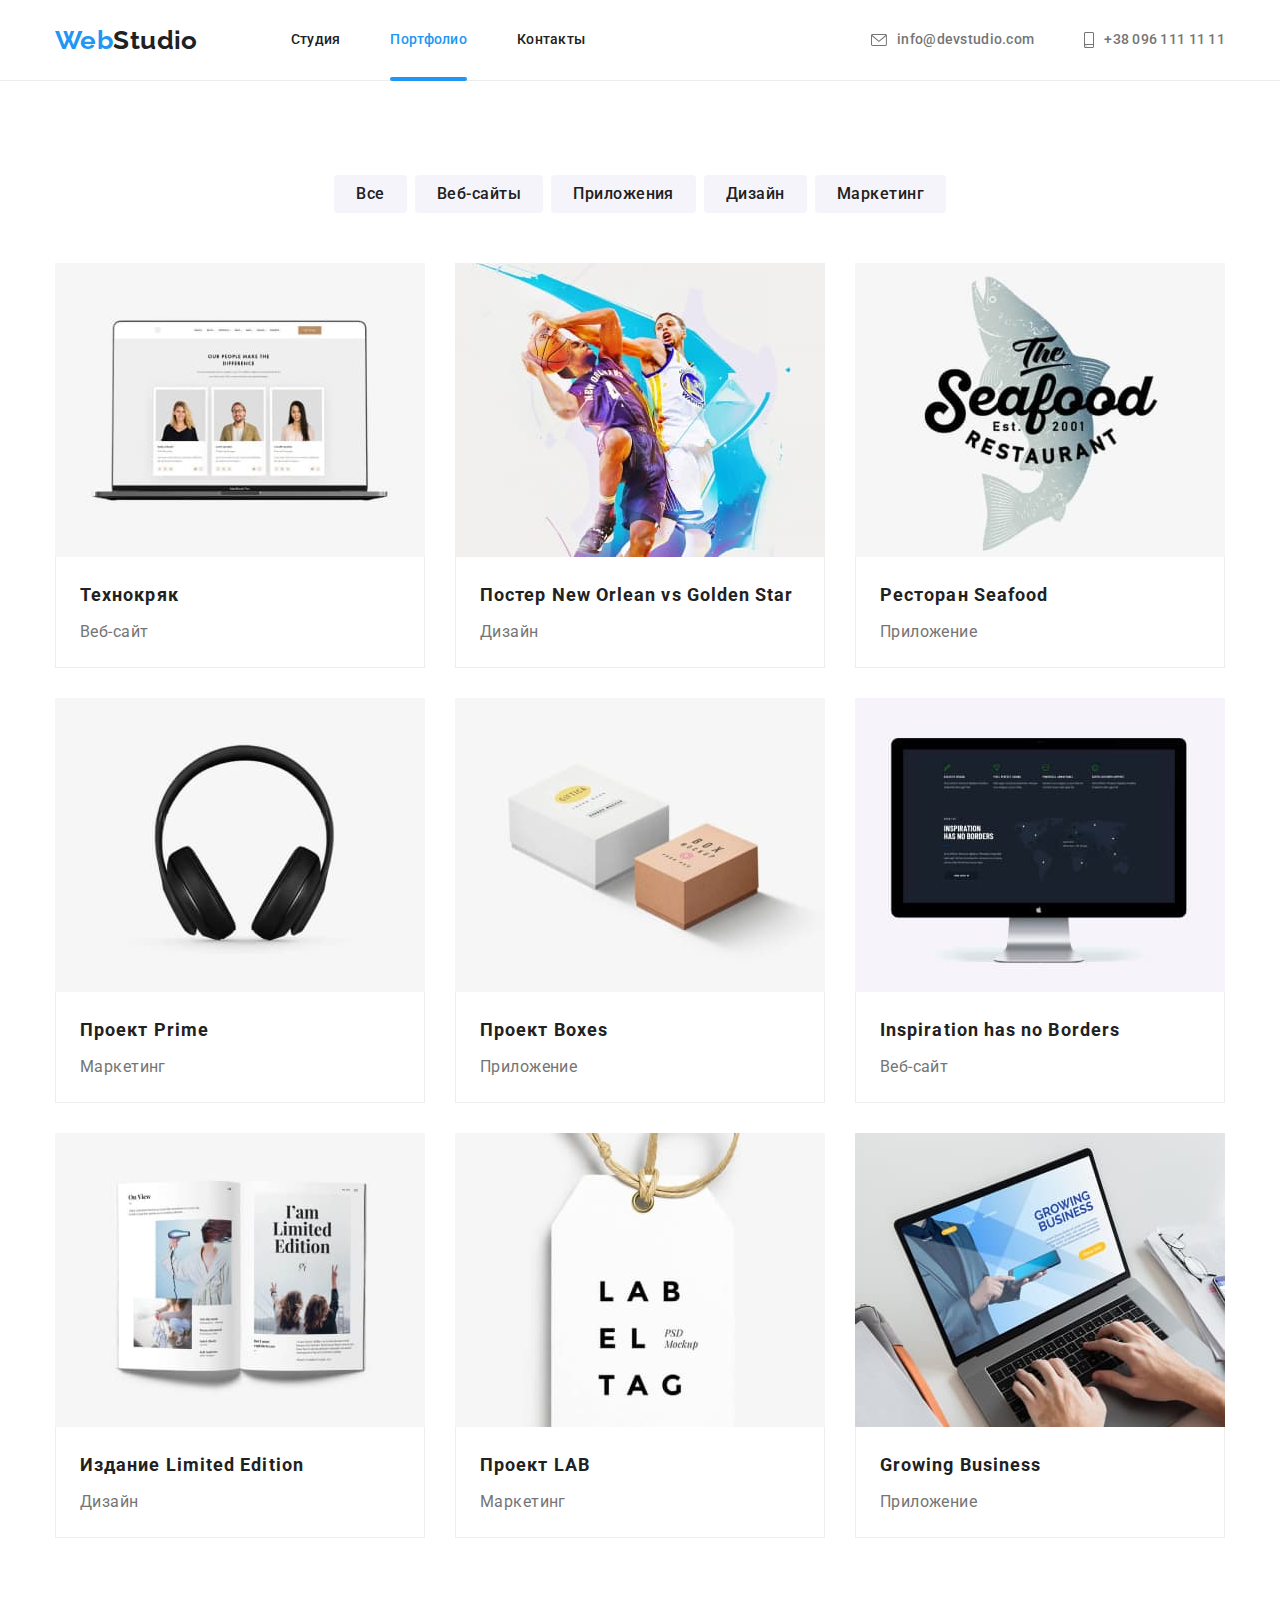
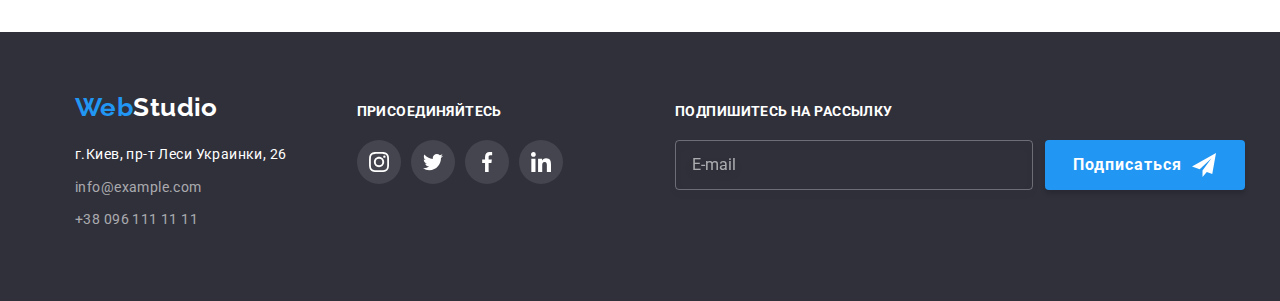
==== commit 976341f5: "corrected and amended for second submission" ====
--- a/portfolio.html
+++ b/portfolio.html
@@ -249,10 +249,10 @@
             <address class="adress">
               <p class="adress__map">г.Киев, пр-т Леси Украинки, 26</p>
               <ul class="list">
-                <li>
+                <li class="list__row">
                   <a class="adress__link" href="mailto:info@example.com">info@example.com</a>
                 </li>
-                <li>
+                <li class="list__row">
                   <a class="adress__link" href="tel:+380961111111">+38 096 111 11 11</a>
                 </li>
               </ul>
--- a/css/main.min.css
+++ b/css/main.min.css
@@ -1,2 +1,2 @@
-.menu,.contacts,.features__list,.photos__list,.team__list,.social,.clients__list,.networks__list,.filters,.portfolio{padding:0;margin:0;list-style:none}body{background-color:#fff;color:#757575;font-family:Roboto,sans-serif;letter-spacing:0.03em;font-size:14px;line-height:1.71}img{display:block;max-width:100%;height:auto}.visually-hidden{position:absolute;width:1px;height:1px;margin:-1px;border:0;padding:0;clip:rect(0 0 0 0);overflow:hidden}.container{width:1200px;margin-left:auto;margin-right:auto;padding:0 15px}.section{padding-top:94px;padding-bottom:94px}.title{margin-top:0;margin-bottom:50px;color:#212121;font-weight:700;font-size:36px;line-height:1.16;text-align:center}.btn{min-width:200px;height:50px;border:0px solid transparent;border-radius:4px;background-color:#2196f3;box-shadow:0px 4px 4px rgba(0,0,0,0.15);color:#fff;font-weight:700;font-size:16px;line-height:1.87;letter-spacing:0.06em;transform:scale(1);transition:transform 250ms cubic-bezier(0.4, 0, 0.2, 1);cursor:pointer}.btn:hover:enabled,.btn:focus:enabled{transform:scale(0.93)}.btn:disabled{background-color:gray}.header{border-bottom:1px solid #ececec}.main-nav{display:flex;align-items:center}.navbar{display:flex;align-items:center}.logo{font-family:Raleway,sans-serif;font-weight:700;font-size:26px;line-height:1.19;text-decoration:none}.logo__text{color:#2196f3}.header__logo{margin-right:93px;color:#212121}.menu{display:flex}.menu__item:not(:last-child){margin-right:50px}.menu__link{position:relative;display:block;padding-top:32px;padding-bottom:32px;color:#212121;font-weight:500;font-size:14px;line-height:1.14;letter-spacing:0.02em;text-decoration:none;transition:color 250ms cubic-bezier(0.4, 0, 0.2, 1)}.menu__link:hover,.menu__link:focus{color:#2196f3}.menu__link--current{color:#2196f3}.menu__link--current::after{content:"";position:absolute;bottom:-1px;left:0;display:block;width:100%;height:4px;border-radius:2px;background-color:#2196f3}.contacts{display:flex;margin-left:auto}.contacts__item:not(:last-child){margin-right:50px}.contacts__link{color:#757575;font-weight:500;font-size:14px;line-height:1.14;letter-spacing:0.02em;text-decoration:none;transition:color 250ms cubic-bezier(0.4, 0, 0.2, 1)}.contacts__link:hover,.contacts__link:focus{--color5: $accent-color;color:#2196f3}.contacts__icon{display:flex;align-items:center}.contacts__mail{width:16px;height:12px;margin-right:10px;fill:currentColor}.contacts__phone{margin-right:10px;width:10px;height:16px;fill:currentColor}.hero{display:flex;align-items:center;max-width:1600px;min-height:600px;margin-left:auto;margin-right:auto;background-color:#2f303a;background-image:linear-gradient(to right, rgba(47,48,58,0.4), rgba(47,48,58,0.4)),url(../images/hero-img.jpg);background-repeat:no-repeat;background-size:cover;background-position:center}.hero__content{max-width:696px;margin-right:auto;margin-left:auto;text-align:center}.hero__title{margin-top:0;margin-bottom:30px;color:#fff;font-weight:900;font-size:44px;line-height:1.36;letter-spacing:0.06em;text-transform:uppercase}.hero__btn{padding:10px 32px}.features{padding-top:94px}.features__list{display:flex}.features__item{width:calc((100% - 90px) / 4)}.features__item:not(:last-child){margin-right:30px}.features__img{margin-bottom:30px;padding:20px 100px;background-color:#f5f4fa;text-align:center}.features__icon{width:70px;height:70px}.features__title{margin-top:0;margin-bottom:10px;color:#212121;font-weight:700;font-size:14px;line-height:1.14;text-transform:uppercase}.features__text{margin-top:0;margin-bottom:0}.photos__list{display:flex}.photos__item{width:calc((100% - 60px) / 3);background-color:#757575}.photos__item:not(:last-child){margin-right:30px}.photos__thumb{position:relative}.photos__text{position:absolute;bottom:0;left:50%;transform:translate(-50%, 0);width:370px;height:70px;margin:0;padding-top:27px;padding-bottom:27px;background-color:rgba(47,48,58,0.8);color:#fff;font-weight:700;font-size:14px;line-height:1.14;text-align:center;text-transform:uppercase}.team{background-color:#f5f4fa}.team__list{display:flex}.team__item{width:calc((100% - 90px) / 4);border-bottom-right-radius:4px;border-bottom-left-radius:4px;background-color:#fff;box-shadow:0px 1px 3px rgba(0,0,0,0.12),0px 1px 1px rgba(0,0,0,0.14),0px 2px 1px rgba(0,0,0,0.2)}.team__item:not(:last-child){margin-right:30px}.team__content{padding:30px 32px;text-align:center}.team__name{margin-top:0;margin-bottom:10px;color:#212121;font-weight:500;font-size:16px;line-height:1.18}.team__text{margin-top:0;margin-bottom:16px;font-size:16px;line-height:1.18}.social{display:flex;justify-content:center}.social__item:not(:last-child){margin-right:10px}.social__link:hover .social__icon,.social__link:focus .social__icon{fill:#fff}.media-link{display:flex;justify-content:center;align-items:center;width:44px;height:44px;border-radius:50%;transition:background-color 250ms cubic-bezier(0.4, 0, 0.2, 1)}.media-link:hover,.media-link:focus{--color6: #ffffff;background-color:#2196f3}.media-icon{width:20px;height:20px;fill:#afb1b8;transition:fill 250ms cubic-bezier(0.4, 0, 0.2, 1)}.clients__list{display:flex;justify-content:center}.clients__item{width:calc((100% - 30px * 5) / 6);height:90px;border:1px solid #afb1b8;border-radius:4px;transition:border-color 250ms cubic-bezier(0.4, 0, 0.2, 1)}.clients__item:not(:last-child){margin-right:30px}.clients__item:hover,.clients__item:focus{border-color:#2196f3;--color6:$accent-color}.clients__link{display:flex;justify-content:center;align-items:center;width:170px;height:90px}.clients__icon{fill:#afb1b8;transition:fill 250ms cubic-bezier(0.4, 0, 0.2, 1)}.clients__link:hover .clients__icon,.clients__link:focus .clients__icon{fill:#2196f3}.clients__link:hover,.clients__link:focus{border-color:#2196f3;transition:border-color 250ms cubic-bezier(0.4, 0, 0.2, 1)}.footer{padding:60px 60px;background-color:#2f303a;color:#fff}.footer-blocks{display:flex;justify-content:space-between;align-items:baseline}.address-block{margin-right:70px}.footer__logo{display:inline-block;margin-bottom:20px;color:#fff}.list{padding:0;margin:0;list-style:none}.adress{display:flex;flex-direction:column;font-style:normal}.adress__map{margin-top:0;margin-bottom:9px}.adress__link{margin-bottom:9px;color:rgba(255,255,255,0.6);text-decoration:none;transition:color 250ms cubic-bezier(0.4, 0, 0.2, 1)}.adress__link:last-child{margin-bottom:0}.adress__link:hover,.adress__link:focus{color:#2196f3}.networks{margin-right:93px}.networks__title{display:inline-block;margin-bottom:20px;line-height:1.14;text-transform:uppercase}.networks__icon{--color6: #ffffff}.networks__list{display:flex}.networks__item:not(:last-child){margin-right:10px}.networks__link{background-color:rgba(255,255,255,0.1)}.networks-icon{--color6: #ffffff;transition:fill 250ms cubic-bezier(0.4, 0, 0.2, 1)}.networks__link:hover .networks__icon,.networks__link:focus .networks__icon{fill:#f5f4fa}.subscribe{display:flex;flex-direction:column;margin-left:auto}.subscribe__text{margin-top:0;margin-bottom:20px;line-height:1.14;text-transform:uppercase;color:#fff}.subscribe-form{display:flex}.subscribe-form__field{margin-right:12px}.subscribe-form__input{width:358px;height:50px;padding:15px 0 15px 16px;color:rgba(255,255,255,0.6);border-radius:4px;background:transparent;border:1px solid rgba(255,255,255,0.3);filter:drop-shadow(0px 4px 4px rgba(0,0,0,0.15))}.subscribe-form__input::placeholder{font-weight:400;font-size:16px;line-height:1.25;letter-spacing:inherit;color:rgba(255,255,255,0.6)}.subscribe-form__btn{display:flex;align-items:center;width:200px;height:50px;padding:10px 28px}.subscribe-form__icon{fill:#fff;margin-left:10px}.backdrop{position:fixed;top:0;left:0;width:100%;height:100%;background-color:rgba(0,0,0,0.2);transition:opacity 250ms cubic-bezier(0.4, 0, 0.2, 1);opacity:1}.backdrop.is-hidden{opacity:0;pointer-events:none}.modal{position:absolute;top:50%;left:50%;width:528px;height:auto;border-radius:4px;background-color:#fff;box-shadow:0px 1px 3px rgba(0,0,0,0.12),0px 1px 1px rgba(0,0,0,0.14),0px 2px 1px rgba(0,0,0,0.2);transform:translate(-50%, -50%) scale(1);transition:transform 250ms cubic-bezier(0.4, 0, 0.2, 1)}.backdrop.is-hidden .modal{transform:translate(-50%, -50%) scale(0.5)}.modal__close-btn{position:absolute;top:8px;right:8px;display:flex;justify-content:center;align-items:center;width:30px;height:30px;padding:6px;border-radius:50%;border:1px solid rgba(0,0,0,0.1);background-color:#fff;cursor:pointer}.modal__close-icon{width:18px;height:18px;fill:#000000;transition:fill 250ms cubic-bezier(0.4, 0, 0.2, 1)}.modal__close-btn:hover .modal__close-icon,.modal__close-btn:focus .modal__close-icon{fill:#2196f3}.callback-form{width:100%;padding:40px}.callback__title{display:inline-block;margin-bottom:12px;color:#212121;font-weight:700;font-size:20px;line-height:1.15;text-align:center}.callback__group{display:flex;flex-direction:column;margin-bottom:10px}.callback__label{margin-bottom:4px;font-size:12px;line-height:1.16;letter-spacing:0.01em}.callback__area{position:relative}.callback__input{width:100%;padding:11px 11px 11px 42px;border:1px solid rgba(33,33,33,0.2);border-radius:4px;transition:all 250ms cubic-bezier(0.4, 0, 0.2, 1);cursor:pointer}.callback__input:focus{outline:transparent;border:1px solid #2196f3}.callback__input:not(:placeholder-shown):focus:valid{color:#2196f3;border-color:#2196f3}.callback__input:not(:placeholder-shown):focus:invalid{color:#2196f3;border-color:#2196f3}.callback__icon{position:absolute;top:50%;left:12px;width:18px;height:18px;transform:translateY(-50%);transition:fill 250ms cubic-bezier(0.4, 0, 0.2, 1)}.callback__area:focus-within .callback__icon{fill:#2196f3}.callback__commit{display:flex;flex-direction:column;margin-bottom:20px}.callback__textarea{width:100%;padding:12px 16px;border:1px solid rgba(33,33,33,0.2);border-radius:4px;transition:all 250ms cubic-bezier(0.4, 0, 0.2, 1);resize:none;cursor:pointer}.callback__textarea::placeholder{font-size:12px;line-height:1.16;letter-spacing:0.01em;color:rgba(117,117,117,0.5)}.callback__textarea:focus{outline:transparent;border:1px solid #2196f3}.policy-block{display:block;margin-bottom:30px;text-align:center;cursor:pointer}.policy__icon::before{display:inline-block;content:"";width:16px;height:15px;margin-right:7px;border:2px solid #212121;border-radius:2px;vertical-align:middle;transition:all 250ms cubic-bezier(0.4, 0, 0.2, 1)}.checkbox:checked+.policy__icon::before{vertical-align:middle;border-color:#2196f3;background-color:#2196f3;background-image:url("../images/icons.svg#icon-check");background-size:contain;background-origin:border-box}.policy__link{color:#2196f3}.btn-block{text-align:center}.callback__btn{padding:10px 55px}.callback__area:hover,.callback__area:focus{border-color:#2196f3}.callback__area:hover,.callback__area:focus{fill:#2196f3}.calllback__area:hover input,.callback-area:focus-within input{border-color:#2196f3}.portfolio-section{padding:94px 0}.filters{display:flex;justify-content:center;margin-bottom:50px}.filters__item:not(:last-child){margin-right:8px}.filters__btn{display:inline-block;min-width:73px;height:38px;padding:6px 22px;border-radius:4px;border:0px solid transparent;background-color:#f5f4fa;color:#212121;font-family:inherit;font-weight:500;font-size:16px;line-height:1.62;text-align:center;letter-spacing:0.03em;transition:all 250ms cubic-bezier(0.4, 0, 0.2, 1)}.filters__btn:hover,.filters__btn:focus{background-color:#2196f3;box-shadow:0px 4px 4px rgba(0,0,0,0.15);color:#fff;cursor:pointer}.portfolio{display:flex;flex-wrap:wrap}.portfolio__item{width:calc((100% - 60px) / 3);margin-right:30px;margin-bottom:30px;transition:box-shadow 250ms cubic-bezier(0.4, 0, 0.2, 1)}.portfolio__item:nth-child(3n){margin-right:0px}.portfolio__item:nth-last-child(-n+3){margin-bottom:0px}.portfolio__item:hover,.portfolio__item:focus{box-shadow:0px 1px 1px rgba(0,0,0,0.12),0px 4px 4px rgba(0,0,0,0.06),1px 4px 6px rgba(0,0,0,0.16)}.portfolio__link{text-decoration:none}.portfolio__thumb{position:relative;overflow:hidden}.portfolio__tooltip{position:absolute;bottom:0;left:0;transform:translate(0, 100%);width:370px;height:294px;margin:0;padding:63px 24px;background-color:rgba(33,150,243,0.9);color:#fff;font-size:18px;line-height:1.56;transition:all 250ms cubic-bezier(0.4, 0, 0.2, 1);opacity:0}.portfolio__link:hover .portfolio__tooltip,.portfolio__link:focus .portfolio__tooltip{transform:translateY(0);opacity:1}.portfolio__content{padding:20px 24px;border-right:1px solid #eeeeee;border-left:1px solid #eeeeee;border-bottom:1px solid #eeeeee}.portfolio__title{margin-top:0;margin-bottom:4px;color:#212121;font-weight:700;font-size:18px;line-height:2;letter-spacing:0.06em}.portfolio__text{margin:0;color:#757575;font-size:16px;line-height:1.87}
+.menu,.contacts,.features__list,.photos__list,.team__list,.social,.clients__list,.networks__list,.filters,.portfolio{padding:0;margin:0;list-style:none}body{background-color:#fff;color:#757575;font-family:Roboto,sans-serif;letter-spacing:0.03em;font-size:14px;line-height:1.71}img{display:block;max-width:100%;height:auto}.visually-hidden{position:absolute;width:1px;height:1px;margin:-1px;border:0;padding:0;clip:rect(0 0 0 0);overflow:hidden}.container{width:1200px;margin-left:auto;margin-right:auto;padding:0 15px}.section{padding-top:94px;padding-bottom:94px}.title{margin-top:0;margin-bottom:50px;color:#212121;font-weight:700;font-size:36px;line-height:1.16;text-align:center}.btn{min-width:200px;height:50px;border:0px solid transparent;border-radius:4px;background-color:#2196f3;box-shadow:0px 4px 4px rgba(0,0,0,0.15);color:#fff;font-weight:700;font-size:16px;line-height:1.87;letter-spacing:0.06em;transform:scale(1);transition:transform 250ms cubic-bezier(0.4, 0, 0.2, 1);cursor:pointer}.btn:hover:enabled,.btn:focus:enabled{transform:scale(0.93)}.btn:disabled{background-color:gray}.header{border-bottom:1px solid #ececec}.main-nav{display:flex;align-items:center}.navbar{display:flex;align-items:center}.logo{font-family:Raleway,sans-serif;font-weight:700;font-size:26px;line-height:1.19;text-decoration:none}.logo__text{color:#2196f3}.header__logo{margin-right:93px;color:#212121}.menu{display:flex}.menu__item:not(:last-child){margin-right:50px}.menu__link{position:relative;display:block;padding-top:32px;padding-bottom:32px;color:#212121;font-weight:500;font-size:14px;line-height:1.14;letter-spacing:0.02em;text-decoration:none;transition:color 250ms cubic-bezier(0.4, 0, 0.2, 1)}.menu__link:hover,.menu__link:focus{color:#2196f3}.menu__link--current{color:#2196f3}.menu__link--current::after{content:"";position:absolute;bottom:-1px;left:0;display:block;width:100%;height:4px;border-radius:2px;background-color:#2196f3}.contacts{display:flex;margin-left:auto}.contacts__item:not(:last-child){margin-right:50px}.contacts__link{color:#757575;font-weight:500;font-size:14px;line-height:1.14;letter-spacing:0.02em;text-decoration:none;transition:color 250ms cubic-bezier(0.4, 0, 0.2, 1)}.contacts__link:hover,.contacts__link:focus{--color5: $accent-color;color:#2196f3}.contacts__icon{display:flex;align-items:center}.contacts__mail{width:16px;height:12px;margin-right:10px;fill:currentColor}.contacts__phone{margin-right:10px;width:10px;height:16px;fill:currentColor}.hero{display:flex;align-items:center;max-width:1600px;min-height:600px;margin-left:auto;margin-right:auto;background-color:#2f303a;background-image:linear-gradient(to right, rgba(47,48,58,0.4), rgba(47,48,58,0.4)),url(../images/hero-img.jpg);background-repeat:no-repeat;background-size:cover;background-position:center}.hero__content{max-width:696px;margin-right:auto;margin-left:auto;text-align:center}.hero__title{margin-top:0;margin-bottom:30px;color:#fff;font-weight:900;font-size:44px;line-height:1.36;letter-spacing:0.06em;text-transform:uppercase}.hero__btn{padding:10px 32px}.features{padding-top:94px}.features__list{display:flex}.features__item{width:calc((100% - 90px) / 4)}.features__item:not(:last-child){margin-right:30px}.features__img{margin-bottom:30px;padding:20px 100px;background-color:#f5f4fa;text-align:center}.features__icon{width:70px;height:70px}.features__title{margin-top:0;margin-bottom:10px;color:#212121;font-weight:700;font-size:14px;line-height:1.14;text-transform:uppercase}.features__text{margin-top:0;margin-bottom:0}.photos__list{display:flex}.photos__item{width:calc((100% - 60px) / 3);background-color:#757575}.photos__item:not(:last-child){margin-right:30px}.photos__thumb{position:relative}.photos__text{position:absolute;bottom:0;left:50%;transform:translate(-50%, 0);width:370px;height:70px;margin:0;padding-top:27px;padding-bottom:27px;background-color:rgba(47,48,58,0.8);color:#fff;font-weight:700;font-size:14px;line-height:1.14;text-align:center;text-transform:uppercase}.team{background-color:#f5f4fa}.team__list{display:flex}.team__item{width:calc((100% - 90px) / 4);border-bottom-right-radius:4px;border-bottom-left-radius:4px;background-color:#fff;box-shadow:0px 1px 3px rgba(0,0,0,0.12),0px 1px 1px rgba(0,0,0,0.14),0px 2px 1px rgba(0,0,0,0.2)}.team__item:not(:last-child){margin-right:30px}.team__content{padding:30px 32px;text-align:center}.team__name{margin-top:0;margin-bottom:10px;color:#212121;font-weight:500;font-size:16px;line-height:1.18}.team__text{margin-top:0;margin-bottom:16px;font-size:16px;line-height:1.18}.social{display:flex;justify-content:center}.social__item:not(:last-child){margin-right:10px}.social__link:hover .social__icon,.social__link:focus .social__icon{fill:#fff}.media-link{display:flex;justify-content:center;align-items:center;width:44px;height:44px;border-radius:50%;transition:background-color 250ms cubic-bezier(0.4, 0, 0.2, 1)}.media-link:hover,.media-link:focus{--color6: #ffffff;background-color:#2196f3}.media-icon{width:20px;height:20px;fill:#afb1b8;transition:fill 250ms cubic-bezier(0.4, 0, 0.2, 1)}.clients__list{display:flex;justify-content:center}.clients__item{width:calc((100% - 30px * 5) / 6);height:90px;border:1px solid #afb1b8;border-radius:4px;transition:border-color 250ms cubic-bezier(0.4, 0, 0.2, 1)}.clients__item:not(:last-child){margin-right:30px}.clients__item:hover,.clients__item:focus{border-color:#2196f3;--color6:$accent-color}.clients__link{display:flex;justify-content:center;align-items:center;width:170px;height:90px}.clients__icon{fill:#afb1b8;transition:fill 250ms cubic-bezier(0.4, 0, 0.2, 1)}.clients__link:hover .clients__icon,.clients__link:focus .clients__icon{fill:#2196f3}.clients__link:hover,.clients__link:focus{border-color:#2196f3;transition:border-color 250ms cubic-bezier(0.4, 0, 0.2, 1)}.footer{padding:60px 60px;background-color:#2f303a;color:#fff}.footer-blocks{display:flex;justify-content:space-between;align-items:baseline}.address-block{margin-right:70px}.footer__logo{display:inline-block;margin-bottom:20px;color:#fff}.list{padding:0;margin:0;list-style:none}.adress{display:flex;flex-direction:column;font-style:normal}.adress__map{margin-top:0;margin-bottom:9px}.list__row{margin-bottom:9px}.adress__link{margin-bottom:9px;color:rgba(255,255,255,0.6);text-decoration:none;transition:color 250ms cubic-bezier(0.4, 0, 0.2, 1)}.adress__link:last-child{margin-bottom:0}.adress__link:hover,.adress__link:focus{color:#2196f3}.networks{margin-right:93px}.networks__title{display:inline-block;margin-bottom:20px;line-height:1.14;text-transform:uppercase}.networks__icon{--color6: #ffffff}.networks__list{display:flex}.networks__item:not(:last-child){margin-right:10px}.networks__link{background-color:rgba(255,255,255,0.1)}.networks-icon{--color6: #ffffff;transition:fill 250ms cubic-bezier(0.4, 0, 0.2, 1)}.networks__link:hover .networks__icon,.networks__link:focus .networks__icon{fill:#f5f4fa}.subscribe{display:flex;flex-direction:column;margin-left:auto}.subscribe__text{margin-top:0;margin-bottom:20px;line-height:1.14;text-transform:uppercase;color:#fff}.subscribe-form{display:flex}.subscribe-form__field{margin-right:12px}.subscribe-form__input{width:358px;height:50px;padding:15px 0 15px 16px;color:rgba(255,255,255,0.6);border-radius:4px;background:transparent;border:1px solid rgba(255,255,255,0.3);filter:drop-shadow(0px 4px 4px rgba(0,0,0,0.15))}.subscribe-form__input::placeholder{font-weight:400;font-size:16px;line-height:1.25;letter-spacing:inherit;color:rgba(255,255,255,0.6)}.subscribe-form__btn{display:flex;align-items:center;width:200px;height:50px;padding:10px 28px}.subscribe-form__icon{fill:#fff;margin-left:10px}.backdrop{position:fixed;top:0;left:0;width:100%;height:100%;background-color:rgba(0,0,0,0.2);transition:opacity 250ms cubic-bezier(0.4, 0, 0.2, 1);opacity:1}.backdrop.is-hidden{opacity:0;pointer-events:none}.modal{position:absolute;top:50%;left:50%;width:528px;height:auto;border-radius:4px;background-color:#fff;box-shadow:0px 1px 3px rgba(0,0,0,0.12),0px 1px 1px rgba(0,0,0,0.14),0px 2px 1px rgba(0,0,0,0.2);transform:translate(-50%, -50%) scale(1);transition:transform 250ms cubic-bezier(0.4, 0, 0.2, 1)}.backdrop.is-hidden .modal{transform:translate(-50%, -50%) scale(0.5)}.modal__close-btn{position:absolute;top:8px;right:8px;display:flex;justify-content:center;align-items:center;width:30px;height:30px;padding:6px;border-radius:50%;border:1px solid rgba(0,0,0,0.1);background-color:#fff;cursor:pointer}.modal__close-icon{width:18px;height:18px;fill:#000000;transition:fill 250ms cubic-bezier(0.4, 0, 0.2, 1)}.modal__close-btn:hover .modal__close-icon,.modal__close-btn:focus .modal__close-icon{fill:#2196f3}.callback-form{width:100%;padding:40px}.callback__title{display:inline-block;margin-bottom:12px;color:#212121;font-weight:700;font-size:20px;line-height:1.15;text-align:center}.callback__group{display:flex;flex-direction:column;margin-bottom:10px}.callback__label{margin-bottom:4px;font-size:12px;line-height:1.16;letter-spacing:0.01em}.callback__area{position:relative}.callback__input{width:100%;padding:11px 11px 11px 42px;border:1px solid rgba(33,33,33,0.2);border-radius:4px;transition:all 250ms cubic-bezier(0.4, 0, 0.2, 1);cursor:pointer}.callback__input:focus{outline:transparent;border:1px solid #2196f3}.callback__input:not(:placeholder-shown):focus:valid{color:#2196f3;border-color:#2196f3}.callback__input:not(:placeholder-shown):focus:invalid{color:#2196f3;border-color:#2196f3}.callback__icon{position:absolute;top:50%;left:12px;width:18px;height:18px;transform:translateY(-50%);transition:fill 250ms cubic-bezier(0.4, 0, 0.2, 1)}.callback__area:focus-within .callback__icon{fill:#2196f3}.callback__commit{display:flex;flex-direction:column;margin-bottom:20px}.callback__textarea{width:100%;padding:12px 16px;border:1px solid rgba(33,33,33,0.2);border-radius:4px;transition:all 250ms cubic-bezier(0.4, 0, 0.2, 1);resize:none;cursor:pointer}.callback__textarea::placeholder{font-size:12px;line-height:1.16;letter-spacing:0.01em;color:rgba(117,117,117,0.5)}.callback__textarea:focus{outline:transparent;border:1px solid #2196f3}.policy-block{display:block;margin-bottom:30px;text-align:center;cursor:pointer}.policy__icon::before{display:inline-block;content:"";width:16px;height:15px;margin-right:7px;border:2px solid #212121;border-radius:2px;vertical-align:middle;transition:all 250ms cubic-bezier(0.4, 0, 0.2, 1)}.checkbox:checked+.policy__icon::before{vertical-align:middle;border-color:#2196f3;background-color:#2196f3;background-image:url("../images/icons.svg#icon-check");background-size:contain;background-origin:border-box}.policy__link{color:#2196f3}.btn-block{text-align:center}.callback__btn{padding:10px 55px}.callback__area:hover,.callback__area:focus{border-color:#2196f3}.callback__area:hover,.callback__area:focus{fill:#2196f3}.calllback__area:hover input,.callback-area:focus-within input{border-color:#2196f3}.portfolio-section{padding:94px 0}.filters{display:flex;justify-content:center;margin-bottom:50px}.filters__item:not(:last-child){margin-right:8px}.filters__btn{display:inline-block;min-width:73px;height:38px;padding:6px 22px;border-radius:4px;border:0px solid transparent;background-color:#f5f4fa;color:#212121;font-family:inherit;font-weight:500;font-size:16px;line-height:1.62;text-align:center;letter-spacing:0.03em;transition:all 250ms cubic-bezier(0.4, 0, 0.2, 1)}.filters__btn:hover,.filters__btn:focus{background-color:#2196f3;box-shadow:0px 4px 4px rgba(0,0,0,0.15);color:#fff;cursor:pointer}.portfolio{display:flex;flex-wrap:wrap}.portfolio__item{width:calc((100% - 60px) / 3);margin-right:30px;margin-bottom:30px;transition:box-shadow 250ms cubic-bezier(0.4, 0, 0.2, 1)}.portfolio__item:nth-child(3n){margin-right:0px}.portfolio__item:nth-last-child(-n+3){margin-bottom:0px}.portfolio__item:hover,.portfolio__item:focus{box-shadow:0px 1px 1px rgba(0,0,0,0.12),0px 4px 4px rgba(0,0,0,0.06),1px 4px 6px rgba(0,0,0,0.16)}.portfolio__link{text-decoration:none}.portfolio__thumb{position:relative;overflow:hidden}.portfolio__tooltip{position:absolute;bottom:0;left:0;transform:translate(0, 100%);width:370px;height:294px;margin:0;padding:63px 24px;background-color:rgba(33,150,243,0.9);color:#fff;font-size:18px;line-height:1.56;transition:all 250ms cubic-bezier(0.4, 0, 0.2, 1);opacity:0}.portfolio__link:hover .portfolio__tooltip,.portfolio__link:focus .portfolio__tooltip{transform:translateY(0);opacity:1}.portfolio__content{padding:20px 24px;border-right:1px solid #eeeeee;border-left:1px solid #eeeeee;border-bottom:1px solid #eeeeee}.portfolio__title{margin-top:0;margin-bottom:4px;color:#212121;font-weight:700;font-size:18px;line-height:2;letter-spacing:0.06em}.portfolio__text{margin:0;color:#757575;font-size:16px;line-height:1.87}
 /*# sourceMappingURL=main.min.css.map */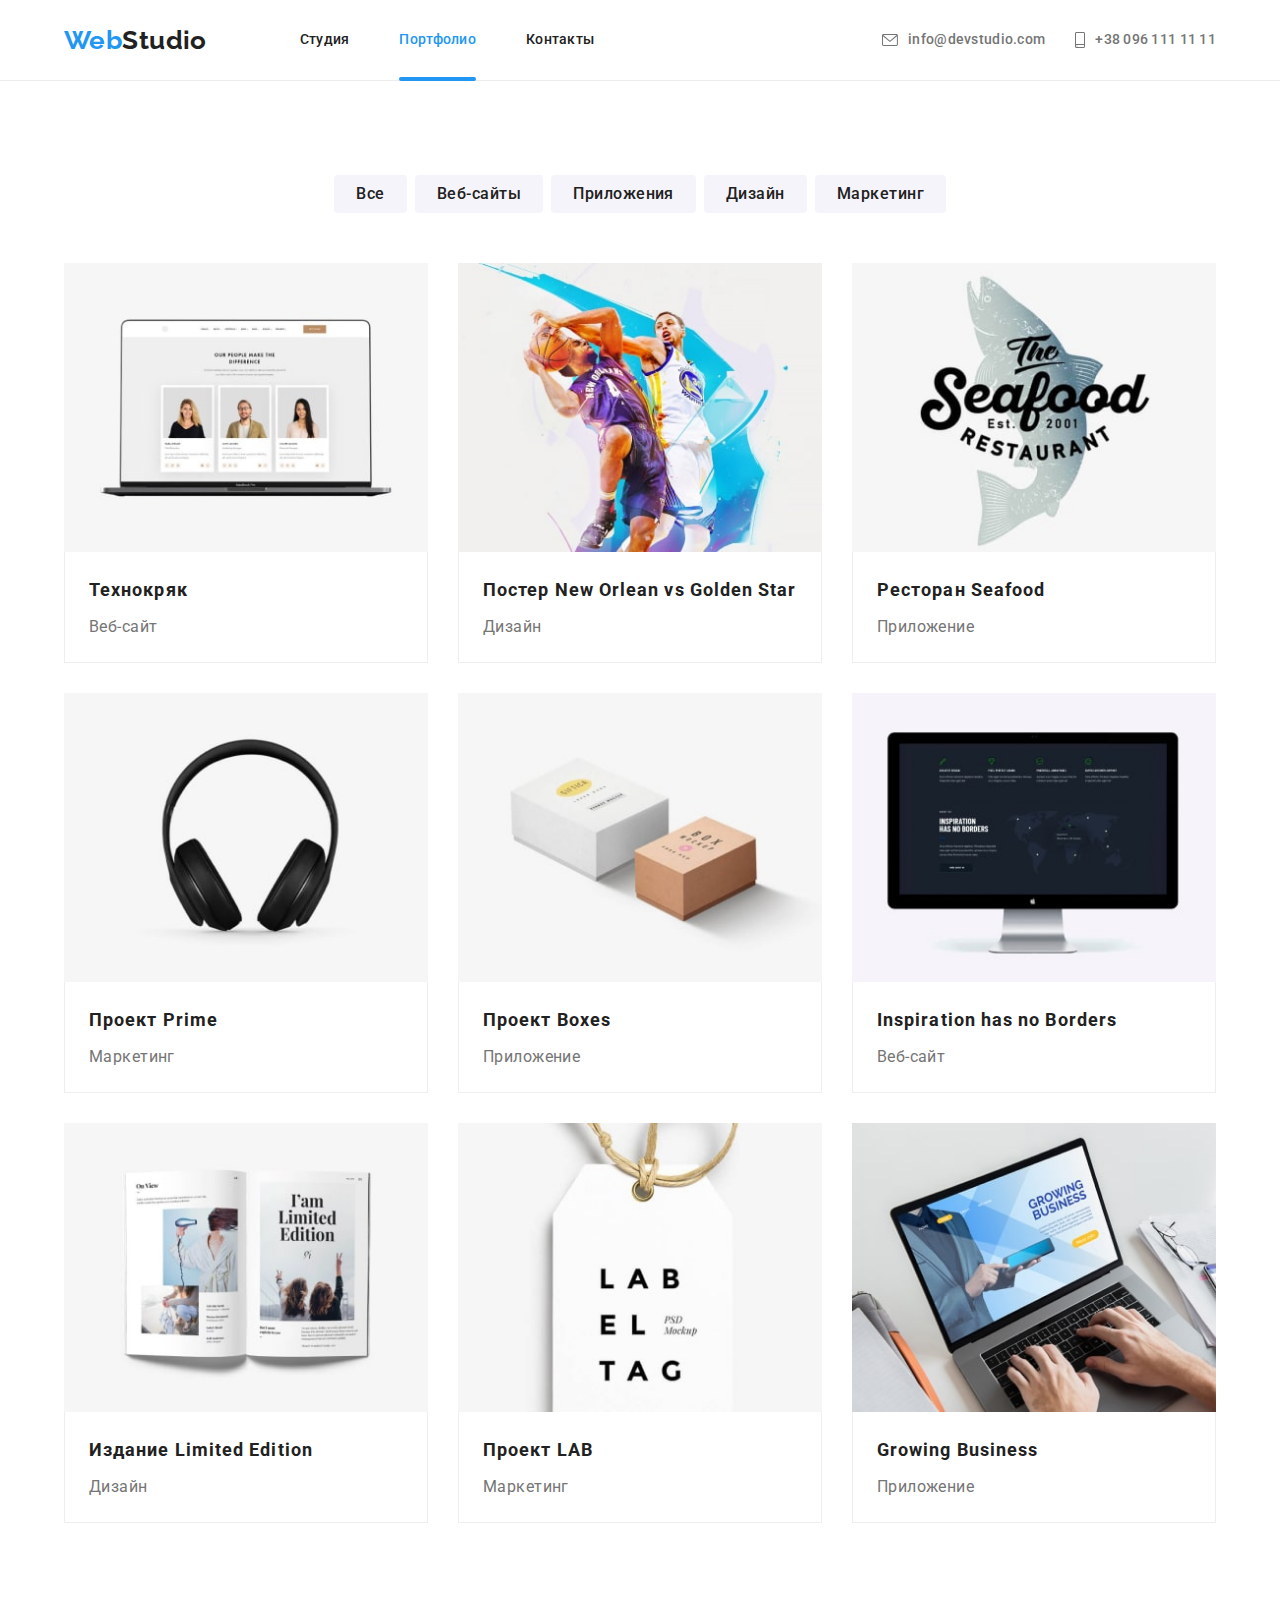
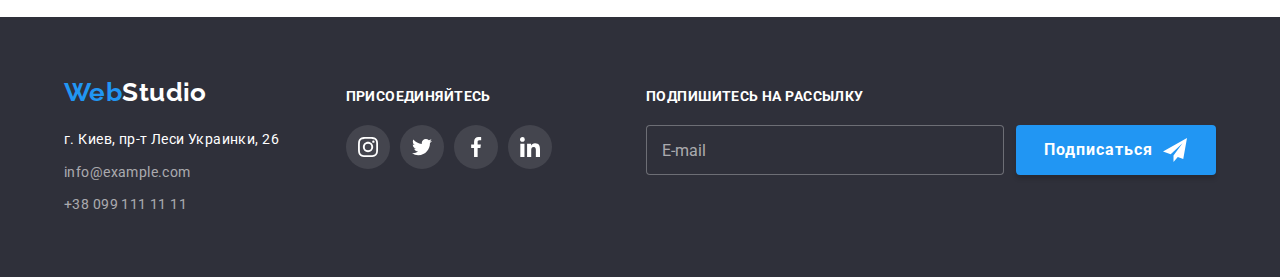
==== commit 5c5d8f8c: "errors correction" ====
--- a/portfolio.html
+++ b/portfolio.html
@@ -4,7 +4,7 @@
     <meta charset="UTF-8">
     <meta name="viewport" content="width=device-width, initial-scale=1.0">
     <meta http-equiv="X-UA-Compatible" content="IE=Edge" />
-    <title>WebStudio2.1</title>
+    <title>WebStudio2.1666</title>
     <meta name="description" content="Версия макета Web Studio 2.1">
 
     <link rel="preconnect" href="https://fonts.googleapis.com">
@@ -19,48 +19,65 @@
     <!-- ХЕДЕР --> 
     <header class="header">
       <div class="container main-nav">
-        <nav class="navbar">
-            <!-- Логототип -->
-          <a class="logo header__logo" href="./index.html">
-            <span class="logo__text">Web</span>Studio
-          </a>
+        <!-- Лого в хедере -->
+        <a href="./index.html" class="logo header__logo"><span class="logo__text">Web</span>Studio</a>
+
+        <!-- Мобильное меню гамбургер -->
+        <button type="button" class="mobile-button" aria-expanded="false" aria-controls="menu-container" data-menu-button>
+          <svg width="40" height="40" aria-label="Переключатель мобильного меню" class="mobile-button__icon">
+            <use class="icon-cross" href="./images/icons1.svg#icon-cross"></use>
+            <use class="icon-menu" href="./images/icons1.svg#icon-mobile-menu"></use>
+          </svg>
+        </button>
+
+        <div class="menu-container" id="menu-container" data-menu>
           <!-- Меню в хедере -->
-          <ul class="menu">
-            <li class="menu__item"><a class="menu__link" href="./index.html">Студия</a></li>
-            <li class="menu__item"><a class="menu__link menu__link--current" href="./portfolio.html">Портфолио</a></li>
-            <li class="menu__item"><a class="menu__link" href="#">Контакты</a></li>
+          <nav>
+            <ul class="menu">
+              <li class="menu__item">
+                <a href="./index.html" class="menu__link">Студия</a>
+              </li>
+              <li class="menu__item">
+                <a href="./portfolio.html" class="menu__link menu__link--current">Портфолио</a>
+              </li>
+              <li class="menu__item">
+                <a href="#" class="menu__link">Контакты</a>
+              </li>
+            </ul>
+          </nav>
+
+          <!-- Контакты в хедере -->
+          <ul class="contacts">
+            <li class="contacts__item">
+              <a href="mailto:info@devstudio.com" class="contacts__link">
+                <div class="contacts__icon">
+                  <svg class="contacts__mail" width="16" height="12">
+                    <use href="./images/icons.svg#icon-envelope1"></use>
+                  </svg>
+
+                  info@devstudio.com
+                </div></a
+              >
+            </li>
+            <li class="contacts__item">
+              <a href="tel:+380961111111" class="contacts__link">
+                <div class="contacts__icon">
+                  <svg class="contacts__phone" width="10" height="16">
+                    <use href="./images/icons.svg#icon-smartphone"></use>
+                  </svg>
+
+                  +38 096 111 11 11
+                </div>
+              </a>
+            </li>
           </ul>
-        </nav>
-        <!-- Контакты в хедере -->      
-        <ul class="contacts"> 
-          <li class="contacts__item">
-            <a class="contacts__link" href="mailto:info@devstudio.com">
-              <div class="contacts__icon">
-                <svg class="contacts__mail" width="16" height="12">
-                  <use href="./images/icons.svg#icon-envelope1"></use>
-                </svg>
-                info@devstudio.com
-              </div>
-            </a>
-          </li>
-          <li class="contacts__item">
-            <a class="contacts__link" href="tel:380961111111">
-              <div class="contacts__icon">
-                <svg class="contacts__phone" width="10" height="16">
-                  <use href="./images/icons.svg#icon-smartphone"></use>
-                </svg>
-                +38 096 111 11 11
-              </div>
-            </a>
-          </li>
-        </ul>
+        </div>
       </div>
     </header>
-
-    <!-- ОСНОВНАЯ СЕКЦИЯ -->
+<!-- ОСНОВНАЯ СЕКЦИЯ -->
     <main>
       <div class="container">
-        <section class="portfolio-section">
+        <section class="section portfolio">
           <!-- Кнопки-фильтры -->
           <ul class="filters">
             <li class="filters__item">
@@ -82,15 +99,37 @@
           </ul>
 
           <!-- Портфолио -->
-          <ul class="portfolio">
-            <li class="portfolio__item">
-              <a href="#" class="portfolio__link">
-                <div class="portfolio__thumb">
-                  <img src="./images/project1.jpg" width="370" alt="страница сайта Технокряк"/>
-                  <p class="portfolio__tooltip">
-                    Технокряк это современная площадка распространения
-                    коронавируса. Компании используют эту платформу для
-                    цифрового шпионажа и атак на защищённые сервера конкурентов.
+          <ul class="portfolio__list">
+            <li class="portfolio__item">
+              <a href="#" class="portfolio__link">
+                <div class="portfolio__thumb">
+                  <picture>
+                    <source
+                      srcset="./images/portfolio/project1_min.jpg 1x, ./images/portfolio/project1_min2x.jpg 2x"
+                      type="image/jpeg"
+                      media="(min-width: 1200px)"
+                    />
+                    <source
+                      srcset="./images/portfolio/project1_tab.jpg 1x, ./images/portfolio/project1_tab2x.jpg 2x"
+                      type="image/jpeg"
+                      media="(min-width: 768px)"
+                    />
+                    <source
+                      srcset="./images/portfolio/project1_mob.jpg 1x, ./images/portfolio/project1_mob2x.jpg 2x"
+                      type="image/jpeg"
+                      media="(max-width: 767px)"
+                    />
+
+                    <img
+                      src="./images/portfolio/project1_min.jpg"
+                      alt="страница сайта Технокряк"
+                      width="450"
+                      height="294"
+                    />
+                  </picture>
+                  <p class="portfolio__tooltip">
+                    Технокряк это современная площадка распространения коронавируса. Компании используют эту платформу для цифрового
+                    шпионажа и атак на защищённые сервера конкурентов.
                   </p>
                 </div>
                 <div class="portfolio__content">
@@ -103,17 +142,37 @@
             <li class="portfolio__item">
               <a href="#" class="portfolio__link">
                 <div class="portfolio__thumb">
-                  <img src="./images/project2.jpg" width="370" alt="два баскетболиста"/> 
-                  <p class="portfolio__tooltip">
-                    Технокряк это современная площадка распространения
-                    коронавируса. Компании используют эту платформу для
-                    цифрового шпионажа и атак на защищённые сервера конкурентов.
-                  </p>
-                </div>
-                <div class="portfolio__content">
-                  <h2 class="portfolio__title">
-                    Постер New Orlean vs Golden Star
-                  </h2>
+                  <picture>
+                    <source
+                      srcset="./images/portfolio/project2_min.jpg 1x, ./images/portfolio/project2_min2x.jpg 2x"
+                      type="image/jpeg"
+                      media="(min-width: 1200px)"
+                    />
+                    <source
+                      srcset="./images/portfolio/project2_tab.jpg 1x, ./images/portfolio/project2_tab2x.jpg 2x"
+                      type="image/jpeg"
+                      media="(min-width: 768px)"
+                    />
+                    <source
+                      srcset="./images/portfolio/project2_mob.jpg 1x, ./images/portfolio/project2_mob2x.jpg 2x"
+                      type="image/jpeg"
+                      media="(max-width: 767px)"
+                    />
+
+                    <img
+                      src="./images/portfolio/project2_min.jpg"
+                      alt="два баскетболиста"
+                      width="450"
+                      height="294"
+                    />
+                  </picture>
+                  <p class="portfolio__tooltip">
+                    Технокряк это современная площадка распространения коронавируса. Компании используют эту платформу для цифрового
+                    шпионажа и атак на защищённые сервера конкурентов.
+                  </p>
+                </div>
+                <div class="portfolio__content">
+                  <h2 class="portfolio__title">Постер New Orlean vs Golden Star</h2>
                   <p class="portfolio__text">Дизайн</p>
                 </div>
               </a>
@@ -121,11 +180,33 @@
             <li class="portfolio__item">
               <a href="#" class="portfolio__link">
                 <div class="portfolio__thumb">
-                  <img src="./images/project3.jpg" width="370" alt="Ресторан Seafood"/>
-                  <p class="portfolio__tooltip">
-                    Технокряк это современная площадка распространения
-                    коронавируса. Компании используют эту платформу для
-                    цифрового шпионажа и атак на защищённые сервера конкурентов.
+                  <picture>
+                    <source
+                      srcset="./images/portfolio/project3_min.jpg 1x, ./images/portfolio/project3_min2x.jpg 2x"
+                      type="image/jpeg"
+                      media="(min-width: 1200px)"
+                    />
+                    <source
+                      srcset="./images/portfolio/project3_tab.jpg 1x, ./images/portfolio/project3_tab2x.jpg 2x"
+                      type="image/jpeg"
+                      media="(min-width: 768px)"
+                    />
+                    <source
+                      srcset="./images/portfolio/project3_mob.jpg 1x, ./images/portfolio/project3_mob2x.jpg 2x"
+                      type="image/jpeg"
+                      media="(max-width: 767px)"
+                    />
+
+                    <img
+                      src="./images/portfolio/project3_min.jpg"
+                      alt="Ресторан Seafood"
+                      width="450"
+                      height="294"
+                    />
+                  </picture>
+                  <p class="portfolio__tooltip">
+                    Технокряк это современная площадка распространения коронавируса. Компании используют эту платформу для цифрового
+                    шпионажа и атак на защищённые сервера конкурентов.
                   </p>
                 </div>
                 <div class="portfolio__content">
@@ -137,11 +218,33 @@
             <li class="portfolio__item">
               <a href="#" class="portfolio__link">
                 <div class="portfolio__thumb">
-                  <img src="./images/project4.jpg" width="370" alt="аудио наушники"/>
-                  <p class="portfolio__tooltip">
-                    Технокряк это современная площадка распространения
-                    коронавируса. Компании используют эту платформу для
-                    цифрового шпионажа и атак на защищённые сервера конкурентов.
+                  <picture>
+                    <source
+                      srcset="./images/portfolio/project4_min.jpg 1x, ./images/portfolio/project4_min2x.jpg 2x"
+                      type="image/jpeg"
+                      media="(min-width: 1200px)"
+                    />
+                    <source
+                      srcset="./images/portfolio/project4_tab.jpg 1x, ./images/portfolio/project4_tab2x.jpg 2x"
+                      type="image/jpeg"
+                      media="(min-width: 768px)"
+                    />
+                    <source
+                      srcset="./images/portfolio/project4_mob.jpg 1x, ./images/portfolio/project4_mob2x.jpg 2x"
+                      type="image/jpeg"
+                      media="(max-width: 767px)"
+                    />
+
+                    <img
+                      src="./images/portfolio/project4_min.jpg"
+                      alt="аудио наушники"
+                      width="450"
+                      height="294"
+                    />
+                  </picture>
+                  <p class="portfolio__tooltip">
+                    Технокряк это современная площадка распространения коронавируса. Компании используют эту платформу для цифрового
+                    шпионажа и атак на защищённые сервера конкурентов.
                   </p>
                 </div>
                 <div class="portfolio__content">
@@ -153,11 +256,33 @@
             <li class="portfolio__item">
               <a href="#" class="portfolio__link">
                 <div class="portfolio__thumb">
-                  <img src="./images/project5.jpg" width="370" alt="две коробки рядом"/>
-                  <p class="portfolio__tooltip">
-                    Технокряк это современная площадка распространения
-                    коронавируса. Компании используют эту платформу для
-                    цифрового шпионажа и атак на защищённые сервера конкурентов.
+                  <picture>
+                    <source
+                      srcset="./images/portfolio/project5_min.jpg 1x, ./images/portfolio/project5_min2x.jpg 2x"
+                      type="image/jpeg"
+                      media="(min-width: 1200px)"
+                    />
+                    <source
+                      srcset="./images/portfolio/project5_tab.jpg 1x, ./images/portfolio/project5_tab2x.jpg 2x"
+                      type="image/jpeg"
+                      media="(min-width: 768px)"
+                    />
+                    <source
+                      srcset="./images/portfolio/project5_mob.jpg 1x, ./images/portfolio/project5_mob2x.jpg 2x"
+                      type="image/jpeg"
+                      media="(max-width: 767px)"
+                    />
+
+                    <img
+                      src="./images/portfolio/project5_min.jpg"
+                      alt="две коробки рядом"
+                      width="450"
+                      height="294"
+                    />
+                  </picture>
+                  <p class="portfolio__tooltip">
+                    Технокряк это современная площадка распространения коронавируса. Компании используют эту платформу для цифрового
+                    шпионажа и атак на защищённые сервера конкурентов.
                   </p>
                 </div>
                 <div class="portfolio__content">
@@ -169,12 +294,34 @@
             <li class="portfolio__item">
               <a href="#" class="portfolio__link">
                 <div class="portfolio__thumb">
-                  <img src="./images/project6.jpg" width="370" alt="монитор с открытой веб-страницей"/>
-                  <p class="portfolio__tooltip">
-                   Технокряк это современная площадка распространения
-                   коронавируса. Компании используют эту платформу для
-                   цифрового шпионажа и атак на защищённые сервера конкурентов.
-                   </p>
+                  <picture>
+                    <source
+                      srcset="./images/portfolio/project6_min.jpg 1x, ./images/portfolio/project6_min2x.jpg 2x"
+                      type="image/jpeg"
+                      media="(min-width: 1200px)"
+                    />
+                    <source
+                      srcset="./images/portfolio/project6_tab.jpg 1x, ./images/portfolio/project6_tab2x.jpg 2x"
+                      type="image/jpeg"
+                      media="(min-width: 768px)"
+                    />
+                    <source
+                      srcset="./images/portfolio/project6_mob.jpg 1x, ./images/portfolio/project6_mob2x.jpg 2x"
+                      type="image/jpeg"
+                      media="(max-width: 767px)"
+                    />
+
+                    <img
+                      src="./images/portfolio/project6_min.jpg"
+                      alt="монитор с открытой веб-страницей"
+                      width="450"
+                      height="294"
+                    />
+                  </picture>
+                  <p class="portfolio__tooltip">
+                    Технокряк это современная площадка распространения коронавируса. Компании используют эту платформу для цифрового
+                    шпионажа и атак на защищённые сервера конкурентов.
+                  </p>
                 </div>
                 <div class="portfolio__content">
                   <h2 class="portfolio__title">Inspiration has no Borders</h2>
@@ -185,11 +332,33 @@
             <li class="portfolio__item">
               <a href="#" class="portfolio__link">
                 <div class="portfolio__thumb">
-                  <img src="./images/project7.jpg" width="370" alt="разворот журнала Limited Edition"/>
-                  <p class="portfolio__tooltip">
-                    Технокряк это современная площадка распространения
-                    коронавируса. Компании используют эту платформу для
-                    цифрового шпионажа и атак на защищённые сервера конкурентов.
+                  <picture>
+                    <source
+                      srcset="./images/portfolio/project7_min.jpg 1x, ./images/portfolio/project7_min2x.jpg 2x"
+                      type="image/jpeg"
+                      media="(min-width: 1200px)"
+                    />
+                    <source
+                      srcset="./images/portfolio/project7_tab.jpg 1x, ./images/portfolio/project7_tab2x.jpg 2x"
+                      type="image/jpeg"
+                      media="(min-width: 768px)"
+                    />
+                    <source
+                      srcset="./images/portfolio/project7_mob.jpg 1x, ./images/portfolio/project7_mob2x.jpg 2x"
+                      type="image/jpeg"
+                      media="(max-width: 767px)"
+                    />
+
+                    <img
+                      src="./images/portfolio/project7_min.jpg"
+                      alt="разворот журнала Limited Edition"
+                      width="450"
+                      height="294"
+                    />
+                  </picture>
+                  <p class="portfolio__tooltip">
+                    Технокряк это современная площадка распространения коронавируса. Компании используют эту платформу для цифрового
+                    шпионажа и атак на защищённые сервера конкурентов.
                   </p>
                 </div>
                 <div class="portfolio__content">
@@ -201,11 +370,33 @@
             <li class="portfolio__item">
               <a href="#" class="portfolio__link">
                 <div class="portfolio__thumb">
-                  <img src="./images/project8.jpg" width="370" alt="ярлык с надписью LAB EL TAG"/> 
-                  <p class="portfolio__tooltip">
-                    Технокряк это современная площадка распространения
-                    коронавируса. Компании используют эту платформу для
-                    цифрового шпионажа и атак на защищённые сервера конкурентов.
+                  <picture>
+                    <source
+                      srcset="./images/portfolio/project8_min.jpg 1x, ./images/portfolio/project8_min2x.jpg 2x"
+                      type="image/jpeg"
+                      media="(min-width: 1200px)"
+                    />
+                    <source
+                      srcset="./images/portfolio/project8_tab.jpg 1x, ./images/portfolio/project8_tab2x.jpg 2x"
+                      type="image/jpeg"
+                      media="(min-width: 768px)"
+                    />
+                    <source
+                      srcset="./images/portfolio/project8_mob.jpg 1x, ./images/portfolio/project8_mob2x.jpg 2x"
+                      type="image/jpeg"
+                      media="(max-width: 767px)"
+                    />
+
+                    <img
+                      src="./images/portfolio/project8_min.jpg"
+                      alt="ярлык с надписью LAB EL TAG"
+                      width="450"
+                      height="294"
+                    />
+                  </picture>
+                  <p class="portfolio__tooltip">
+                    Технокряк это современная площадка распространения коронавируса. Компании используют эту платформу для цифрового
+                    шпионажа и атак на защищённые сервера конкурентов.
                   </p>
                 </div>
                 <div class="portfolio__content">
@@ -217,11 +408,33 @@
             <li class="portfolio__item">
               <a href="#" class="portfolio__link">
                 <div class="portfolio__thumb">
-                  <img src="./images/project9.jpg" width="370" alt="монитор с открытым приложением"/>
-                  <p class="portfolio__tooltip">
-                    Технокряк это современная площадка распространения
-                    коронавируса. Компании используют эту платформу для
-                    цифрового шпионажа и атак на защищённые сервера конкурентов.
+                  <picture>
+                    <source
+                      srcset="./images/portfolio/project9_min.jpg 1x, ./images/portfolio/project9_min2x.jpg 2x"
+                      type="image/jpeg"
+                      media="(min-width: 1200px)"
+                    />
+                    <source
+                      srcset="./images/portfolio/project9_tab.jpg 1x, ./images/portfolio/project9_tab2x.jpg 2x"
+                      type="image/jpeg"
+                      media="(min-width: 768px)"
+                    />
+                    <source
+                      srcset="./images/portfolio/project9_mob.jpg 1x, ./images/portfolio/project9_mob2x.jpg 2x"
+                      type="image/jpeg"
+                      media="(max-width: 767px)"
+                    />
+
+                    <img
+                      src="./images/portfolio/project9_min.jpg"
+                      alt="монитор с открытым приложением"
+                      width="450"
+                      height="294"
+                    />
+                  </picture>
+                  <p class="portfolio__tooltip">
+                    Технокряк это современная площадка распространения коронавируса. Компании используют эту платформу для цифрового
+                    шпионажа и атак на защищённые сервера конкурентов.
                   </p>
                 </div>
                 <div class="portfolio__content">
@@ -234,57 +447,56 @@
         </section>
       </div>
     </main>
-
-    <!--футер сайта -->
-     <footer class="footer">
+    <!--FOOTER сайта -->
+    <footer class="footer">
       <div class="container">
         <div class="footer-blocks">
-           <!-- Адрес в футере -->
+          <!-- Адрес в футере -->
           <div class="address-block">
             <!-- Логотип в футере -->
-            <a class="logo footer__logo" href="./index.html">
-            <span class="logo__text">Web</span>Studio</a>
-          
+            <a href="./index.html" class="logo footer__logo"><span class="logo__text">Web</span>Studio</a>
+
             <!-- Контакты в футере -->
             <address class="adress">
-              <p class="adress__map">г.Киев, пр-т Леси Украинки, 26</p>
-              <ul class="list">
-                <li class="list__row">
-                  <a class="adress__link" href="mailto:info@example.com">info@example.com</a>
+              <p class="adress__map">г. Киев, пр-т Леси Украинки, 26</p>
+              <ul class="adress__list">
+                <li class="adress__item">
+                  <a href="mailto:info@example.com" class="adress__link">info@example.com</a>
                 </li>
-                <li class="list__row">
-                  <a class="adress__link" href="tel:+380961111111">+38 096 111 11 11</a>
+                <li class="adress__item">
+                  <a href="tel:+380991111111" class="adress__link">+38 099 111 11 11</a>
                 </li>
               </ul>
             </address>
           </div>
-            <!-- Соц сети ссылки в футере -->
+
+           <!-- Соц сети ссылки в футере -->
           <div class="networks">
             <b class="networks__title">Присоединяйтесь</b>
-            <ul class="networks__list list">
+            <ul class="networks__list">
               <li class="networks__item">
-                <a href="https://www.instagram.com/" class="media-link networks__link" aria-label="Instagram">
+                <a href="#" class="media-link networks__link" aria-label="Instagram">
                   <svg class="media-icon networks__icon" width="20" height="20">
                     <use href="./images/icons.svg#icon-instagram1"></use>
                   </svg>
                 </a>
               </li>
               <li class="networks__item">
-                <a href="https://twitter.com/" class="media-link networks__link" aria-label="Twitter">
+                <a href="#" class="media-link networks__link" aria-label="Twiter">
                   <svg class="media-icon networks__icon" width="20" height="20">
                     <use href="./images/icons.svg#icon-twitter1"></use>
                   </svg>
                 </a>
               </li>
               <li class="networks__item">
-                <a href="https://facebook.com/" class="media-link networks__link" aria-label="Facebook">
+                <a href="#" class="media-link networks__link" aria-label="Facebook">
                   <svg class="media-icon networks__icon" width="20" height="20">
                     <use href="./images/icons.svg#icon-facebook1"></use>
                   </svg>
                 </a>
               </li>
-              <li class="network__item">
-                <a href="https://linkedin.com/" class="media-link networks__link" aria-label="LinkedIn">
+              <li class="networks__item">
+                <a href="https://github.com/mityaua/goit-markup-hw-08" class="media-link networks__link" target="_blank" rel="noopener noreferrer" aria-label="LinkedIn">
                   <svg class="media-icon networks__icon" width="20" height="20">
                     <use href="./images/icons.svg#icon-linkedin1"></use>
                   </svg>
@@ -292,54 +504,48 @@
               </li>
             </ul>
           </div>
+
           <!-- Подписка на рассылку  -->
           <div class="subscribe">
-            <b class="subscribe__text">Подпишитесь на рассылку</b>
-            <form class="subscribe-form">
-              <div class="subscribe-form__field">
-                <input class="subscribe-form__input" type="email" name="mail" placeholder="E-mail" autocomplete="off" />
-              </div>
-              <button class="subscribe-form__btn btn" type="submit">
-                Подписаться
-                <svg class="subscribe-form__icon" width="24" height="24">
+            <b class="networks__title">Подпишитесь на рассылку</b>
+            <form class="subscribe__field">
+              <input
+                type="email"
+                name="subscribe-email"
+                id="subscribe-email"
+                placeholder="E-mail"
+                required
+                class="subscribe__input"
+                aria-label="Введите почту для будущей рассылки"
+              />
+              <button type="submit" class="btn subscribe__btn" aria-label="Оформляет подписку на рассылку">
+                <span>Подписаться</span>
+                <svg class="subscribe__icon" width="24" height="24">
                   <use href="./images/icons.svg#icon-send"></use>
                 </svg>
               </button>
             </form>
           </div>
         </div>
-      </div>   
+      </div>
     </footer>
-    
+
     <!-- Модальное окно с бекдропом -->
     <div class="backdrop is-hidden" data-modal>
       <div class="modal">
-        <form class="callback-form js-speaker-form">
-          <button
-            data-modal-close
-            class="modal__close-btn"
-            type="button"
-            aria-label="Закрывает модальное окно"
-          >
+        <form class="callback-form">
+          <button data-modal-close class="modal__close-btn" type="button" aria-label="Закрывает модальное окно">
             <svg class="modal__close-icon" width="18" height="18">
               <use href="./images/icons.svg#icon-close"></use>
             </svg>
           </button>
 
-          <b class="callback__title">
-            Оставьте свои данные, мы вам перезвоним
-          </b>
+          <b class="callback__title"> Оставьте свои данные, мы вам перезвоним </b>
 
           <label class="callback__group">
             <span class="callback__label">Имя</span>
             <span class="callback__area">
-              <input
-                class="callback__input"
-                type="text"
-                name="name"
-                pattern="^[A-Za-zА-Яа-яЁё\s]+$"
-                required
-              />
+              <input class="callback__input" type="text" name="name" pattern="^[A-Za-zА-Яа-яЁё\s]+$" required autofocus />
               <svg class="callback__icon" width="18" height="18">
                 <use href="./images/icons.svg#icon-icon-name"></use>
               </svg>
@@ -349,13 +555,7 @@
           <label class="callback__group">
             <span class="callback__label">Телефон</span>
             <span class="callback__area">
-              <input
-                class="callback__input"
-                type="tel"
-                name="tel"
-                pattern="[0-9]{10,12}"
-                required
-              />
+              <input class="callback__input" type="tel" name="tel" pattern="[0-9]{10,12}" required />
               <svg class="callback__icon" width="18" height="18">
                 <use href="./images/icons.svg#icon-icon-phone"></use>
               </svg>
@@ -365,12 +565,7 @@
           <label class="callback__group">
             <span class="callback__label">Почта</span>
             <span class="callback__area">
-              <input
-                class="callback__input"
-                type="email"
-                name="email"
-                required
-              />
+              <input class="callback__input" type="email" name="email" required />
               <svg class="callback__icon" width="18" height="18">
                 <use href="./images/icons.svg#icon-icon-mail"></use>
               </svg>
@@ -379,42 +574,22 @@
 
           <label class="callback__commit">
             <span class="callback__label">Комментарий</span>
-            <textarea
-              name="commit"
-              rows="5"
-              placeholder="Введите текст"
-              class="callback__textarea"
-            ></textarea>
+            <textarea name="commit" rows="5" placeholder="Введите текст" class="callback__textarea"></textarea>
           </label>
 
           <label class="policy-block">
-            <input
-              class="checkbox visually-hidden"
-              type="checkbox"
-              name="policy"
-              value="agree"
-              required
-            />
-              </svg>
+            <input class="checkbox visually-hidden" type="checkbox" name="policy" value="agree" required checked/>
             <span class="policy__icon"></span>
-            <span
-
-              >Соглашаюсь с рассылкой и принимаю
-              <a href="#" class="policy__link">Условия договора</a></span
-            >
+            <span class="policy__text">Соглашаюсь с рассылкой и принимаю <a href="#" class="policy__link">Условия договора</a></span>
           </label>
 
           <div class="btn-block">
-            <button
-              type="submit"
-              class="btn callback__btn"
-              aria-label="Отправка формы"
-            >
-              Отправить
-            </button>
+            <button type="submit" class="btn callback__btn" aria-label="Отправялет форму">Отправить</button>
           </div>
         </form>
       </div>
     </div>
-  </body>
-</html> 
+    <script src="./js/mobile-menu.js"></script>
+    <script src="./js/modal.js"></script>
+ </body>
+</html>--- a/css/main.min.css
+++ b/css/main.min.css
@@ -1,2 +1,2 @@
-.menu,.contacts,.features__list,.photos__list,.team__list,.social,.clients__list,.networks__list,.filters,.portfolio{padding:0;margin:0;list-style:none}body{background-color:#fff;color:#757575;font-family:Roboto,sans-serif;letter-spacing:0.03em;font-size:14px;line-height:1.71}img{display:block;max-width:100%;height:auto}.visually-hidden{position:absolute;width:1px;height:1px;margin:-1px;border:0;padding:0;clip:rect(0 0 0 0);overflow:hidden}.container{width:1200px;margin-left:auto;margin-right:auto;padding:0 15px}.section{padding-top:94px;padding-bottom:94px}.title{margin-top:0;margin-bottom:50px;color:#212121;font-weight:700;font-size:36px;line-height:1.16;text-align:center}.btn{min-width:200px;height:50px;border:0px solid transparent;border-radius:4px;background-color:#2196f3;box-shadow:0px 4px 4px rgba(0,0,0,0.15);color:#fff;font-weight:700;font-size:16px;line-height:1.87;letter-spacing:0.06em;transform:scale(1);transition:transform 250ms cubic-bezier(0.4, 0, 0.2, 1);cursor:pointer}.btn:hover:enabled,.btn:focus:enabled{transform:scale(0.93)}.btn:disabled{background-color:gray}.header{border-bottom:1px solid #ececec}.main-nav{display:flex;align-items:center}.navbar{display:flex;align-items:center}.logo{font-family:Raleway,sans-serif;font-weight:700;font-size:26px;line-height:1.19;text-decoration:none}.logo__text{color:#2196f3}.header__logo{margin-right:93px;color:#212121}.menu{display:flex}.menu__item:not(:last-child){margin-right:50px}.menu__link{position:relative;display:block;padding-top:32px;padding-bottom:32px;color:#212121;font-weight:500;font-size:14px;line-height:1.14;letter-spacing:0.02em;text-decoration:none;transition:color 250ms cubic-bezier(0.4, 0, 0.2, 1)}.menu__link:hover,.menu__link:focus{color:#2196f3}.menu__link--current{color:#2196f3}.menu__link--current::after{content:"";position:absolute;bottom:-1px;left:0;display:block;width:100%;height:4px;border-radius:2px;background-color:#2196f3}.contacts{display:flex;margin-left:auto}.contacts__item:not(:last-child){margin-right:50px}.contacts__link{color:#757575;font-weight:500;font-size:14px;line-height:1.14;letter-spacing:0.02em;text-decoration:none;transition:color 250ms cubic-bezier(0.4, 0, 0.2, 1)}.contacts__link:hover,.contacts__link:focus{--color5: $accent-color;color:#2196f3}.contacts__icon{display:flex;align-items:center}.contacts__mail{width:16px;height:12px;margin-right:10px;fill:currentColor}.contacts__phone{margin-right:10px;width:10px;height:16px;fill:currentColor}.hero{display:flex;align-items:center;max-width:1600px;min-height:600px;margin-left:auto;margin-right:auto;background-color:#2f303a;background-image:linear-gradient(to right, rgba(47,48,58,0.4), rgba(47,48,58,0.4)),url(../images/hero-img.jpg);background-repeat:no-repeat;background-size:cover;background-position:center}.hero__content{max-width:696px;margin-right:auto;margin-left:auto;text-align:center}.hero__title{margin-top:0;margin-bottom:30px;color:#fff;font-weight:900;font-size:44px;line-height:1.36;letter-spacing:0.06em;text-transform:uppercase}.hero__btn{padding:10px 32px}.features{padding-top:94px}.features__list{display:flex}.features__item{width:calc((100% - 90px) / 4)}.features__item:not(:last-child){margin-right:30px}.features__img{margin-bottom:30px;padding:20px 100px;background-color:#f5f4fa;text-align:center}.features__icon{width:70px;height:70px}.features__title{margin-top:0;margin-bottom:10px;color:#212121;font-weight:700;font-size:14px;line-height:1.14;text-transform:uppercase}.features__text{margin-top:0;margin-bottom:0}.photos__list{display:flex}.photos__item{width:calc((100% - 60px) / 3);background-color:#757575}.photos__item:not(:last-child){margin-right:30px}.photos__thumb{position:relative}.photos__text{position:absolute;bottom:0;left:50%;transform:translate(-50%, 0);width:370px;height:70px;margin:0;padding-top:27px;padding-bottom:27px;background-color:rgba(47,48,58,0.8);color:#fff;font-weight:700;font-size:14px;line-height:1.14;text-align:center;text-transform:uppercase}.team{background-color:#f5f4fa}.team__list{display:flex}.team__item{width:calc((100% - 90px) / 4);border-bottom-right-radius:4px;border-bottom-left-radius:4px;background-color:#fff;box-shadow:0px 1px 3px rgba(0,0,0,0.12),0px 1px 1px rgba(0,0,0,0.14),0px 2px 1px rgba(0,0,0,0.2)}.team__item:not(:last-child){margin-right:30px}.team__content{padding:30px 32px;text-align:center}.team__name{margin-top:0;margin-bottom:10px;color:#212121;font-weight:500;font-size:16px;line-height:1.18}.team__text{margin-top:0;margin-bottom:16px;font-size:16px;line-height:1.18}.social{display:flex;justify-content:center}.social__item:not(:last-child){margin-right:10px}.social__link:hover .social__icon,.social__link:focus .social__icon{fill:#fff}.media-link{display:flex;justify-content:center;align-items:center;width:44px;height:44px;border-radius:50%;transition:background-color 250ms cubic-bezier(0.4, 0, 0.2, 1)}.media-link:hover,.media-link:focus{--color6: #ffffff;background-color:#2196f3}.media-icon{width:20px;height:20px;fill:#afb1b8;transition:fill 250ms cubic-bezier(0.4, 0, 0.2, 1)}.clients__list{display:flex;justify-content:center}.clients__item{width:calc((100% - 30px * 5) / 6);height:90px;border:1px solid #afb1b8;border-radius:4px;transition:border-color 250ms cubic-bezier(0.4, 0, 0.2, 1)}.clients__item:not(:last-child){margin-right:30px}.clients__item:hover,.clients__item:focus{border-color:#2196f3;--color6:$accent-color}.clients__link{display:flex;justify-content:center;align-items:center;width:170px;height:90px}.clients__icon{fill:#afb1b8;transition:fill 250ms cubic-bezier(0.4, 0, 0.2, 1)}.clients__link:hover .clients__icon,.clients__link:focus .clients__icon{fill:#2196f3}.clients__link:hover,.clients__link:focus{border-color:#2196f3;transition:border-color 250ms cubic-bezier(0.4, 0, 0.2, 1)}.footer{padding:60px 60px;background-color:#2f303a;color:#fff}.footer-blocks{display:flex;justify-content:space-between;align-items:baseline}.address-block{margin-right:70px}.footer__logo{display:inline-block;margin-bottom:20px;color:#fff}.list{padding:0;margin:0;list-style:none}.adress{display:flex;flex-direction:column;font-style:normal}.adress__map{margin-top:0;margin-bottom:9px}.list__row{margin-bottom:9px}.adress__link{margin-bottom:9px;color:rgba(255,255,255,0.6);text-decoration:none;transition:color 250ms cubic-bezier(0.4, 0, 0.2, 1)}.adress__link:last-child{margin-bottom:0}.adress__link:hover,.adress__link:focus{color:#2196f3}.networks{margin-right:93px}.networks__title{display:inline-block;margin-bottom:20px;line-height:1.14;text-transform:uppercase}.networks__icon{--color6: #ffffff}.networks__list{display:flex}.networks__item:not(:last-child){margin-right:10px}.networks__link{background-color:rgba(255,255,255,0.1)}.networks-icon{--color6: #ffffff;transition:fill 250ms cubic-bezier(0.4, 0, 0.2, 1)}.networks__link:hover .networks__icon,.networks__link:focus .networks__icon{fill:#f5f4fa}.subscribe{display:flex;flex-direction:column;margin-left:auto}.subscribe__text{margin-top:0;margin-bottom:20px;line-height:1.14;text-transform:uppercase;color:#fff}.subscribe-form{display:flex}.subscribe-form__field{margin-right:12px}.subscribe-form__input{width:358px;height:50px;padding:15px 0 15px 16px;color:rgba(255,255,255,0.6);border-radius:4px;background:transparent;border:1px solid rgba(255,255,255,0.3);filter:drop-shadow(0px 4px 4px rgba(0,0,0,0.15))}.subscribe-form__input::placeholder{font-weight:400;font-size:16px;line-height:1.25;letter-spacing:inherit;color:rgba(255,255,255,0.6)}.subscribe-form__btn{display:flex;align-items:center;width:200px;height:50px;padding:10px 28px}.subscribe-form__icon{fill:#fff;margin-left:10px}.backdrop{position:fixed;top:0;left:0;width:100%;height:100%;background-color:rgba(0,0,0,0.2);transition:opacity 250ms cubic-bezier(0.4, 0, 0.2, 1);opacity:1}.backdrop.is-hidden{opacity:0;pointer-events:none}.modal{position:absolute;top:50%;left:50%;width:528px;height:auto;border-radius:4px;background-color:#fff;box-shadow:0px 1px 3px rgba(0,0,0,0.12),0px 1px 1px rgba(0,0,0,0.14),0px 2px 1px rgba(0,0,0,0.2);transform:translate(-50%, -50%) scale(1);transition:transform 250ms cubic-bezier(0.4, 0, 0.2, 1)}.backdrop.is-hidden .modal{transform:translate(-50%, -50%) scale(0.5)}.modal__close-btn{position:absolute;top:8px;right:8px;display:flex;justify-content:center;align-items:center;width:30px;height:30px;padding:6px;border-radius:50%;border:1px solid rgba(0,0,0,0.1);background-color:#fff;cursor:pointer}.modal__close-icon{width:18px;height:18px;fill:#000000;transition:fill 250ms cubic-bezier(0.4, 0, 0.2, 1)}.modal__close-btn:hover .modal__close-icon,.modal__close-btn:focus .modal__close-icon{fill:#2196f3}.callback-form{width:100%;padding:40px}.callback__title{display:inline-block;margin-bottom:12px;color:#212121;font-weight:700;font-size:20px;line-height:1.15;text-align:center}.callback__group{display:flex;flex-direction:column;margin-bottom:10px}.callback__label{margin-bottom:4px;font-size:12px;line-height:1.16;letter-spacing:0.01em}.callback__area{position:relative}.callback__input{width:100%;padding:11px 11px 11px 42px;border:1px solid rgba(33,33,33,0.2);border-radius:4px;transition:all 250ms cubic-bezier(0.4, 0, 0.2, 1);cursor:pointer}.callback__input:focus{outline:transparent;border:1px solid #2196f3}.callback__input:not(:placeholder-shown):focus:valid{color:#2196f3;border-color:#2196f3}.callback__input:not(:placeholder-shown):focus:invalid{color:#2196f3;border-color:#2196f3}.callback__icon{position:absolute;top:50%;left:12px;width:18px;height:18px;transform:translateY(-50%);transition:fill 250ms cubic-bezier(0.4, 0, 0.2, 1)}.callback__area:focus-within .callback__icon{fill:#2196f3}.callback__commit{display:flex;flex-direction:column;margin-bottom:20px}.callback__textarea{width:100%;padding:12px 16px;border:1px solid rgba(33,33,33,0.2);border-radius:4px;transition:all 250ms cubic-bezier(0.4, 0, 0.2, 1);resize:none;cursor:pointer}.callback__textarea::placeholder{font-size:12px;line-height:1.16;letter-spacing:0.01em;color:rgba(117,117,117,0.5)}.callback__textarea:focus{outline:transparent;border:1px solid #2196f3}.policy-block{display:block;margin-bottom:30px;text-align:center;cursor:pointer}.policy__icon::before{display:inline-block;content:"";width:16px;height:15px;margin-right:7px;border:2px solid #212121;border-radius:2px;vertical-align:middle;transition:all 250ms cubic-bezier(0.4, 0, 0.2, 1)}.checkbox:checked+.policy__icon::before{vertical-align:middle;border-color:#2196f3;background-color:#2196f3;background-image:url("../images/icons.svg#icon-check");background-size:contain;background-origin:border-box}.policy__link{color:#2196f3}.btn-block{text-align:center}.callback__btn{padding:10px 55px}.callback__area:hover,.callback__area:focus{border-color:#2196f3}.callback__area:hover,.callback__area:focus{fill:#2196f3}.calllback__area:hover input,.callback-area:focus-within input{border-color:#2196f3}.portfolio-section{padding:94px 0}.filters{display:flex;justify-content:center;margin-bottom:50px}.filters__item:not(:last-child){margin-right:8px}.filters__btn{display:inline-block;min-width:73px;height:38px;padding:6px 22px;border-radius:4px;border:0px solid transparent;background-color:#f5f4fa;color:#212121;font-family:inherit;font-weight:500;font-size:16px;line-height:1.62;text-align:center;letter-spacing:0.03em;transition:all 250ms cubic-bezier(0.4, 0, 0.2, 1)}.filters__btn:hover,.filters__btn:focus{background-color:#2196f3;box-shadow:0px 4px 4px rgba(0,0,0,0.15);color:#fff;cursor:pointer}.portfolio{display:flex;flex-wrap:wrap}.portfolio__item{width:calc((100% - 60px) / 3);margin-right:30px;margin-bottom:30px;transition:box-shadow 250ms cubic-bezier(0.4, 0, 0.2, 1)}.portfolio__item:nth-child(3n){margin-right:0px}.portfolio__item:nth-last-child(-n+3){margin-bottom:0px}.portfolio__item:hover,.portfolio__item:focus{box-shadow:0px 1px 1px rgba(0,0,0,0.12),0px 4px 4px rgba(0,0,0,0.06),1px 4px 6px rgba(0,0,0,0.16)}.portfolio__link{text-decoration:none}.portfolio__thumb{position:relative;overflow:hidden}.portfolio__tooltip{position:absolute;bottom:0;left:0;transform:translate(0, 100%);width:370px;height:294px;margin:0;padding:63px 24px;background-color:rgba(33,150,243,0.9);color:#fff;font-size:18px;line-height:1.56;transition:all 250ms cubic-bezier(0.4, 0, 0.2, 1);opacity:0}.portfolio__link:hover .portfolio__tooltip,.portfolio__link:focus .portfolio__tooltip{transform:translateY(0);opacity:1}.portfolio__content{padding:20px 24px;border-right:1px solid #eeeeee;border-left:1px solid #eeeeee;border-bottom:1px solid #eeeeee}.portfolio__title{margin-top:0;margin-bottom:4px;color:#212121;font-weight:700;font-size:18px;line-height:2;letter-spacing:0.06em}.portfolio__text{margin:0;color:#757575;font-size:16px;line-height:1.87}
+.features__list,.photos__list,.team__list,.social,.clients__list,.filters,.portfolio__list,.menu,.contacts,.adress__list,.networks__list{padding:0;margin:0;list-style:none}body{background-color:#fff;color:#757575;font-family:Roboto,sans-serif;letter-spacing:0.03em;font-size:14px;line-height:1.71}body.modal-open{overflow:hidden}@media screen and (max-width: 767px){body{padding-top:60px}}img{display:block;max-width:100%;height:auto}.visually-hidden{position:absolute;width:1px;height:1px;margin:-1px;border:0;padding:0;clip:rect(0 0 0 0);overflow:hidden}.header{border-bottom:1px solid #ececec}@media screen and (max-width: 767px){.header{position:fixed;top:0;width:100%;background-color:#fff;z-index:1}}@media screen and (max-width: 767px){.main-nav{display:flex;justify-content:space-between;align-items:center;height:60px}}@media screen and (min-width: 768px){.main-nav{display:flex;justify-content:space-between;align-items:center}}.hero{max-width:1600px;min-height:400px;margin-left:auto;margin-right:auto;background-color:#2f303a;background-image:linear-gradient(to right, rgba(47,48,58,0.4), rgba(47,48,58,0.4)),url(../images/hero/hero_mob.jpg);background-repeat:no-repeat;background-size:cover;background-position:center}@media screen and (min-device-pixel-ratio: 2), screen and (min-resolution: 192dpi), screen and (min-resolution: 2dppx){.hero{background-image:linear-gradient(to right, rgba(47,48,58,0.4), rgba(47,48,58,0.4)),url(../images/hero/hero_mob2x.jpg)}}@media screen and (min-width: 768px) and (max-width: 1199px){.hero{background-image:linear-gradient(to right, rgba(47,48,58,0.4), rgba(47,48,58,0.4)),url(../images/hero/hero_tab.jpg)}}@media screen and (min-width: 768px) and (max-width: 1199px) and (min-device-pixel-ratio: 2), screen and (min-width: 768px) and (max-width: 1199px) and (min-resolution: 192dpi), screen and (min-width: 768px) and (max-width: 1199px) and (min-resolution: 2dppx){.hero{background-image:linear-gradient(to right, rgba(47,48,58,0.4), rgba(47,48,58,0.4)),url(../images/hero/hero_tab2x.jpg)}}@media screen and (min-width: 1200px){.hero{min-height:600px;background-image:linear-gradient(to right, rgba(47,48,58,0.4), rgba(47,48,58,0.4)),url(../images/hero/hero.jpg)}}@media screen and (min-width: 1200px) and (min-device-pixel-ratio: 2), screen and (min-width: 1200px) and (min-resolution: 192dpi), screen and (min-width: 1200px) and (min-resolution: 2dppx){.hero{background-image:linear-gradient(to right, rgba(47,48,58,0.4), rgba(47,48,58,0.4)),url(../images/hero/hero2x.jpg)}}.hero__content{max-width:360px;padding:118px 0;margin-right:auto;margin-left:auto;text-align:center}@media screen and (min-width: 1200px){.hero__content{max-width:696px;padding:200px 0}}.hero__title{margin-top:0;margin-bottom:30px;color:#fff;font-weight:900;font-size:26px;line-height:1.62;letter-spacing:0.06em;text-transform:uppercase}@media screen and (max-width: 479px){.hero__title{font-weight:900;font-size:24px;line-height:1.36}}@media screen and (max-width: 479px) and (min-width: 1200px){.hero__title{font-weight:900;font-size:44px;line-height:1.36}}.hero__btn{padding:10px 32px}.features{padding-top:60px}@media screen and (max-width: 1199px){.features{padding-bottom:60px}}@media screen and (min-width: 768px){.features__list{display:flex;flex-wrap:wrap}}@media screen and (min-width: 1200px){.features__list{display:flex}}@media screen and (max-width: 767px){.features__item:not(:last-child){margin-bottom:30px}}@media screen and (min-width: 768px) and (max-width: 1199px){.features__item{width:calc((100% - 1 * 30px) / 2)}.features__item:not(:nth-last-child(-n+2)){margin-bottom:30px}.features__item:not(:nth-child(2n)){margin-right:30px}}@media screen and (min-width: 1200px){.features__item{width:calc((100% - 90px) / 4)}.features__item:not(:last-child){margin-right:30px}}.features__img{margin-bottom:30px;padding:25px;background-color:#f5f4fa;text-align:center}.features__icon{width:70px;height:70px}.features__title{margin-top:0;margin-bottom:10px;color:#212121;font-weight:700;font-size:14px;line-height:1.17;text-align:center;text-transform:uppercase}@media screen and (min-width: 768px){.features__title{text-align:left}}.features__text{margin-top:0;margin-bottom:0}@media screen and (max-width: 1199px){.photos{display:none}}.photos__list{display:flex}.photos__item{width:calc((100% - 60px) / 3);background-color:#757575}.photos__item:not(:last-child){margin-right:30px}.photos__thumb{position:relative}.photos__text{position:absolute;bottom:0;left:50%;transform:translate(-50%, 0);width:100%;height:70px;margin:0;padding-top:27px;padding-bottom:27px;background-color:rgba(47,48,58,0.8);color:#fff;font-weight:700;font-size:14px;line-height:1.14;text-align:center;text-transform:uppercase}.team{background-color:#f5f4fa}@media screen and (min-width: 768px) and (max-width: 1199px){.team__list{display:flex;flex-wrap:wrap}}@media screen and (min-width: 1200px){.team__list{display:flex}}.team__item{border-bottom-right-radius:4px;border-bottom-left-radius:4px;background-color:#fff;box-shadow:0px 1px 3px rgba(0,0,0,0.12),0px 1px 1px rgba(0,0,0,0.14),0px 2px 1px rgba(0,0,0,0.2)}@media screen and (max-width: 767px){.team__item:not(:last-child){margin-bottom:30px}}@media screen and (min-width: 768px) and (max-width: 1199px){.team__item{width:calc((100% - 1 * 30px) / 2)}.team__item:not(:nth-last-child(-n+2)){margin-bottom:30px}.team__item:not(:nth-child(2n)){margin-right:30px}}@media screen and (min-width: 1200px){.team__item:not(:last-child){margin-right:30px}}.team__content{padding-top:30px;padding-bottom:24px;text-align:center}.team__name{margin-top:0;margin-bottom:10px;color:#212121;font-weight:500;font-size:16px;line-height:1.18}.team__text{margin-top:0;margin-bottom:16px;font-size:16px;line-height:1.18}.social{display:flex;justify-content:center}.social__item:not(:last-child){margin-right:10px}.social__link:hover .social__icon,.social__link:focus .social__icon{fill:#fff}.clients__list{display:flex}@media screen and (max-width: 1199px){.clients__list{flex-wrap:wrap}}@media screen and (min-width: 1200px){.clients__list{justify-content:center;flex-wrap:nowrap}}.clients__item{height:90px;border:1px solid #afb1b8;border-radius:4px;transition:border-color 250ms cubic-bezier(0.4, 0, 0.2, 1)}.clients__item:hover,.clients__item:focus{border-color:#2196f3;--color6:$accent-color}@media screen and (max-width: 767px){.clients__item{width:calc((100% - 1 * 30px) / 2)}.clients__item:not(:nth-last-child(-n+2)){margin-bottom:30px}.clients__item:not(:nth-child(2n)){margin-right:30px}}@media screen and (min-width: 768px) and (max-width: 1199px){.clients__item{width:calc((100% - 2 * 30px) / 3)}.clients__item:not(:nth-last-child(-n+3)){margin-bottom:30px}.clients__item:not(:nth-child(3n)){margin-right:30px}}@media screen and (min-width: 1200px){.clients__item{width:calc((100% - 5 * 30px) / 6)}.clients__item:not(:last-child){margin-right:30px}}.clients__link{display:flex;justify-content:center;align-items:center;width:auto;height:90px}.clients__icon{fill:#afb1b8;transition:fill 250ms cubic-bezier(0.4, 0, 0.2, 1)}.clients__link:hover .clients__icon,.clients__link:focus .clients__icon{fill:#2196f3}.footer{padding:60px 0px;background-color:#2f303a;color:#fff}@media screen and (min-width: 768px) and (max-width: 1199px){.footer-blocks{display:flex;flex-wrap:wrap;justify-content:space-around}}@media screen and (max-width: 1199px){.footer-blocks{text-align:center}}@media screen and (min-width: 1200px){.footer-blocks{display:flex;justify-content:space-between;align-items:baseline}}.filters{display:flex}@media screen and (max-width: 767px){.filters{flex-wrap:wrap;margin-bottom:40px}}@media screen and (min-width: 768px) and (max-width: 1199px){.filters{flex-wrap:nowrap;justify-content:center;margin-bottom:30px}}@media screen and (min-width: 1200px){.filters{justify-content:center;margin-bottom:50px}}@media screen and (max-width: 767px){.filters__item:not(:last-child){margin-right:8px}.filters__item:not(:nth-last-child(-n+2)){margin-bottom:15px}}@media screen and (min-width: 768px) and (max-width: 1199px){.filters__item:not(:last-child){margin-right:8px}}@media screen and (min-width: 1200px){.filters__item:not(:last-child){margin-right:8px}}.filters__btn{display:inline-block;min-width:73px;height:38px;padding:6px 22px;border-radius:4px;border:0px solid transparent;background-color:#f5f4fa;color:#212121;font-family:inherit;font-weight:500;font-size:16px;line-height:1.62;text-align:center;letter-spacing:0.03em;transition:all 250ms cubic-bezier(0.4, 0, 0.2, 1)}.filters__btn:hover,.filters__btn:focus{background-color:#2196f3;box-shadow:0px 4px 4px rgba(0,0,0,0.15);color:#fff;cursor:pointer}@media screen and (min-width: 768px) and (max-width: 1199px){.portfolio__list{display:flex;flex-wrap:wrap}}@media screen and (min-width: 1200px){.portfolio__list{display:flex;flex-wrap:wrap}}.portfolio__item{height:100%;transition:box-shadow 250ms cubic-bezier(0.4, 0, 0.2, 1)}@media screen and (max-width: 767px){.portfolio__item:not(:last-child){margin-bottom:30px}}@media screen and (min-width: 768px) and (max-width: 1199px){.portfolio__item{width:calc((100% - 1 * 30px) / 2)}.portfolio__item:nth-last-child(n+2){margin-bottom:30px}.portfolio__item:not(:nth-child(2n)){margin-right:30px}}@media screen and (min-width: 1200px){.portfolio__item{width:calc((100% - 2 * 30px) / 3)}.portfolio__item:nth-last-child(n+4){margin-bottom:30px}.portfolio__item:not(:nth-child(3n)){margin-right:30px}}.portfolio__item:hover,.portfolio__item:focus{box-shadow:0px 1px 1px rgba(0,0,0,0.12),0px 4px 4px rgba(0,0,0,0.06),1px 4px 6px rgba(0,0,0,0.16)}.portfolio__link{text-decoration:none}.portfolio__thumb{position:relative;overflow:hidden}.portfolio__tooltip{position:absolute;bottom:0;left:0;transform:translate(0, 100%);display:flex;justify-content:center;align-items:center;width:100%;height:100%;margin:0;padding:24px 24px 0;background-color:rgba(33,150,243,0.9);color:#fff;font-size:18px;line-height:1.56;transition:all 250ms cubic-bezier(0.4, 0, 0.2, 1);opacity:0}.portfolio__link:hover .portfolio__tooltip,.portfolio__link:focus .portfolio__tooltip{transform:translateY(0);opacity:1}@media screen and (max-width: 767px){.portfolio__tooltip{overflow-y:auto}}@media screen and (min-width: 768px) and (max-width: 1199px){.portfolio__tooltip{padding:49px 24px}}@media screen and (min-width: 1200px){.portfolio__tooltip{padding:63px 24px}}.portfolio__content{padding:20px 24px;border-right:1px solid #eeeeee;border-left:1px solid #eeeeee;border-bottom:1px solid #eeeeee}.portfolio__title{margin-top:0;margin-bottom:4px;color:#212121;font-weight:700;font-size:18px;line-height:2;letter-spacing:0.06em;white-space:nowrap;overflow:hidden;text-overflow:ellipsis}.portfolio__text{margin:0;color:#757575;font-size:16px;line-height:1.87}.container{width:100%;margin:0px auto;padding:0px 15px}@media screen and (min-width: 480px) and (max-width: 767px){.container{width:calc(480px - 18px)}}@media screen and (min-width: 768px) and (max-width: 1199px){.container{width:calc(768px - 18px)}}@media screen and (min-width: 1200px){.container{width:calc(1200px - 18px)}}@media screen and (max-width: 1199px){.section{padding-top:60px;padding-bottom:60px}}@media screen and (min-width: 1200px){.section{padding-top:94px;padding-bottom:94px}}.section__title{margin-top:0;margin-bottom:30px;color:#212121;font-weight:700;font-size:28px;line-height:1.17;text-align:center}@media screen and (min-width: 1200px){.section__title{font-weight:700;font-size:36px;line-height:1.17;margin-bottom:50px}}.btn{min-width:200px;height:50px;border:0px solid transparent;border-radius:4px;background-color:#2196f3;box-shadow:0px 4px 4px rgba(0,0,0,0.15);color:#fff;font-weight:700;font-size:16px;line-height:1.87;letter-spacing:0.06em;transform:scale(1);transition:transform 250ms cubic-bezier(0.4, 0, 0.2, 1);cursor:pointer}.btn:hover:enabled,.btn:focus:enabled{transform:scale(0.93)}.btn:disabled{background-color:gray}.logo{font-family:Raleway,sans-serif;font-weight:700;font-size:24px;line-height:1.16;text-decoration:none}.logo__text{color:#2196f3}@media screen and (min-width: 1200px){.logo{font-weight:700;font-size:26px;line-height:1.19}}.header__logo{color:#212121}.mobile-button{display:inline-flex;margin:0;padding:0;border:0;background-color:transparent}.mobile-button .icon-cross{display:none}.mobile-button.is-open .icon-cross{display:block}.mobile-button.is-open .icon-menu{display:none}.mobile-button:hover .mobile-button__icon,.mobile-button:focus .mobile-button__icon,.mobile-button:active .mobile-button__icon{fill:#2196f3}@media screen and (min-width: 768px){.mobile-button{display:none}}.menu-container.is-open{display:block}@media screen and (max-width: 767px){.menu-container{display:none;position:absolute;top:100%;left:0;width:100%;padding:60px 0;background-color:#fff;box-shadow:0px 4px 8px rgba(0,0,0,0.04),0px 2px 4px rgba(0,0,0,0.08),0px 1px 3px rgba(0,0,0,0.16);text-align:center;z-index:1}}@media screen and (min-width: 768px){.menu-container{display:flex;align-items:center;flex-grow:1}}@media screen and (max-width: 767px){.menu{margin-bottom:60px}}@media screen and (min-width: 768px) and (max-width: 1199px){.menu{display:flex;margin-left:88px}}@media screen and (min-width: 1200px){.menu{display:flex;margin-left:93px}}@media screen and (max-width: 767px){.menu__item:not(:last-child){margin-bottom:40px}}@media screen and (min-width: 768px){.menu__item:not(:last-child){margin-right:50px}}.menu__link{position:relative;color:#212121;font-weight:500;font-size:14px;line-height:1.14;letter-spacing:0.02em;text-decoration:none;transition:color 250ms cubic-bezier(0.4, 0, 0.2, 1)}.menu__link:hover,.menu__link:focus{color:#2196f3}.menu__link--current{color:#2196f3}.menu__link--current::after{content:"";position:absolute;bottom:-1px;left:0;display:block;width:100%;height:4px;border-radius:2px;background-color:#2196f3}@media screen and (max-width: 767px){.menu__link{padding-top:8px;padding-bottom:8px;font-weight:500;font-size:18px;line-height:1.16}}@media screen and (min-width: 768px){.menu__link{display:block;padding-top:32px;padding-bottom:32px}}@media screen and (min-width: 768px) and (max-width: 1199px){.contacts{margin-left:auto}}@media screen and (min-width: 1200px){.contacts{display:flex;align-items:center;margin-left:auto}}@media screen and (max-width: 767px){.contacts__item:not(:last-child){margin-bottom:16px}}@media screen and (min-width: 768px) and (max-width: 1199px){.contacts__item:not(:last-child){margin-bottom:10px}}@media screen and (min-width: 1200px){.contacts__item:not(:last-child){margin-right:30px}}.contacts__link{color:#757575;font-weight:500;font-size:18px;line-height:1.16;letter-spacing:0.02em;text-decoration:none;transition:color 250ms cubic-bezier(0.4, 0, 0.2, 1)}.contacts__link:hover,.contacts__link:focus{--color5: $accent-color;color:#2196f3}@media screen and (min-width: 767px){.contacts__link{font-weight:500;font-size:14px;line-height:1.14}}.contacts__icon{display:flex;align-items:center}@media screen and (max-width: 767px){.contacts__icon{justify-content:center}}.contacts__mail{width:16px;height:12px;margin-right:10px;fill:currentColor}@media screen and (min-width: 768px) and (max-width: 1199px){.contacts__mail{margin-right:8px}}.contacts__phone{margin-right:10px;width:10px;height:16px;fill:currentColor}@media screen and (min-width: 768px) and (max-width: 1199px){.contacts__phone{margin-right:8px}}.media-link{display:flex;justify-content:center;align-items:center;width:44px;height:44px;border-radius:50%;transition:background-color 250ms cubic-bezier(0.4, 0, 0.2, 1)}.media-link:hover,.media-link:focus{background-color:#2196f3}.media-icon{width:20px;height:20px;fill:#afb1b8;transition:fill 250ms cubic-bezier(0.4, 0, 0.2, 1)}@media screen and (max-width: 1199px){.address-block{margin-bottom:60px;text-align:center}}@media screen and (min-width: 1200px){.address-block{margin-right:65px}}.footer__logo{display:inline-block;margin-bottom:20px;color:#fff}.adress{font-style:normal}@media screen and (min-width: 1200px){.adress{display:flex;flex-direction:column}}.adress__map{margin-top:0}@media screen and (min-width: 1200px){.adress__map{margin-bottom:9px}}.adress__item:not(:last-child){margin-bottom:8px}.adress__link{color:rgba(255,255,255,0.6);text-decoration:none;transition:color 250ms cubic-bezier(0.4, 0, 0.2, 1)}.adress__link:hover,.adress__link:focus{color:#2196f3}@media screen and (max-width: 1199px){.networks{margin-bottom:60px}}@media screen and (min-width: 1200px){.networks{margin-right:93px}}.networks__title{display:inline-block;margin-bottom:20px;line-height:1.14;text-transform:uppercase}.networks__list{display:flex}@media screen and (max-width: 767px){.networks__list{justify-content:center}}.networks__item:not(:last-child){margin-right:10px}.networks__link{background-color:rgba(255,255,255,0.1)}.networks__icon{--color6: #ffffff}.networks__link:hover .networks__icon,.networks__link:focus .networks__icon{fill:#f5f4fa}@media screen and (min-width: 768px) and (max-width: 1199px){.subscribe{width:450px}}@media screen and (min-width: 768px){.subscribe__field{display:flex;align-items:center}}@media screen and (min-width: 768px) and (max-width: 1199px){.subscribe__field{flex-direction:column}}.subscribe__input{padding:15px;border:1px solid rgba(255,255,255,0.3);border-radius:4px;background-color:#2f303a;font-size:16px;line-height:1.25;color:rgba(255,255,255,0.6);transition:all 250ms cubic-bezier(0.4, 0, 0.2, 1)}.subscribe__input::placeholder{font-size:16px;line-height:1.25;color:rgba(255,255,255,0.6)}.subscribe__input:focus{outline:transparent;border:1px solid currentColor}.subscribe__input:not(:placeholder-shown):focus:valid{color:green;border-color:green}.subscribe__input:not(:placeholder-shown):focus:invalid{color:tomato;border-color:tomato}@media screen and (max-width: 767px){.subscribe__input{width:100%;margin-bottom:20px}}@media screen and (min-width: 768px) and (max-width: 1199px){.subscribe__input{width:100%;margin-bottom:20px}}@media screen and (min-width: 1200px){.subscribe__input{width:358px;height:50px;margin-right:12px}}.subscribe__btn{display:flex;align-items:center;padding:10px 28px}@media screen and (max-width: 767px){.subscribe__btn{margin-left:auto;margin-right:auto}}.subscribe__icon{width:24px;height:24px;margin-left:10px}.backdrop{position:fixed;top:0;left:0;width:100%;height:100%;background-color:rgba(0,0,0,0.2);transition:opacity 250ms cubic-bezier(0.4, 0, 0.2, 1);opacity:1}.backdrop.is-hidden{opacity:0;pointer-events:none}@media screen and (max-width: 767px){.backdrop{padding:93px 15px}}@media screen and (max-width: 1199px){.backdrop{overflow-y:scroll}}.modal{position:relative;border-radius:4px;background-color:#fff;box-shadow:0px 1px 3px rgba(0,0,0,0.12),0px 1px 1px rgba(0,0,0,0.14),0px 2px 1px rgba(0,0,0,0.2);transition:all 250ms cubic-bezier(0.4, 0, 0.2, 1)}.backdrop.is-hidden .modal{transform:translate(-50%, -50%) scale(0.5)}@media screen and (max-width: 767px){.backdrop.is-hidden .modal{transform:scale(0.5)}}@media screen and (min-width: 768px){.modal{position:absolute;top:50%;left:50%;width:450px;height:auto;transform:translate(-50%, -25%) scale(1)}}@media screen and (min-width: 1200px){.modal{top:50%;width:528px;transform:translate(-50%, -50%) scale(1)}}.modal__close-btn{position:absolute;top:8px;right:8px;display:flex;justify-content:center;align-items:center;width:30px;height:30px;padding:6px;border-radius:50%;border:1px solid rgba(0,0,0,0.1);background-color:#fff;cursor:pointer}.modal__close-icon{width:18px;height:18px;fill:#000000;transition:fill 250ms cubic-bezier(0.4, 0, 0.2, 1)}.modal__close-btn:hover .modal__close-icon,.modal__close-btn:focus .modal__close-icon{fill:#2196f3}.callback-form{width:100%;padding:40px}.callback__title{display:block;margin-bottom:12px;color:#212121;font-weight:700;font-size:20px;line-height:1.15;text-align:center}.callback__group{display:flex;flex-direction:column;margin-bottom:10px}@media screen and (max-width: 767px){.callback__group:focus-within{color:#2196f3}}.callback__label{margin-bottom:4px;font-size:12px;line-height:1.16;letter-spacing:0.01em}.callback__area{position:relative}.callback__input{width:100%;padding:11px 11px 11px 42px;border:1px solid rgba(33,33,33,0.2);border-radius:4px;transition:all 250ms cubic-bezier(0.4, 0, 0.2, 1);cursor:pointer}.callback__input:focus{outline:transparent;border:1px solid #2196f3}.callback__input:not(:placeholder-shown):focus:valid{color:#2196f3;border-color:#2196f3}.callback__input:not(:placeholder-shown):focus:invalid{color:green;border-color:green}.callback__icon{position:absolute;top:50%;left:12px;width:18px;height:18px;transform:translateY(-50%);transition:fill 250ms cubic-bezier(0.4, 0, 0.2, 1)}.callback__area:focus-within .callback__icon{fill:#2196f3}.callback__commit{display:flex;flex-direction:column;margin-bottom:20px}@media screen and (max-width: 767px){.callback__commit:focus-within{color:#2196f3}}.callback__textarea{width:100%;padding:12px 16px;border:1px solid rgba(33,33,33,0.2);border-radius:4px;transition:all 250ms cubic-bezier(0.4, 0, 0.2, 1);resize:none;cursor:pointer}.callback__textarea::placeholder{font-size:12px;line-height:1.16;letter-spacing:0.01em;color:rgba(117,117,117,0.5)}.callback__textarea:focus{outline:transparent;border:1px solid #2196f3}.policy-block{display:flex;align-items:baseline;justify-content:center;margin-bottom:30px;cursor:pointer}.policy__icon::before{display:inline-block;content:"";width:16px;height:15px;margin-right:7px;border:2px solid #212121;border-radius:2px;vertical-align:middle;transition:all 250ms cubic-bezier(0.4, 0, 0.2, 1)}.checkbox:checked+.policy__icon::before{vertical-align:middle;border-color:#2196f3;background-color:#2196f3;background-image:url("../images/form-check.svg");background-size:contain;background-origin:border-box}@media screen and (max-width: 1199px){.policy__text{font-weight:400;font-size:12px;line-height:1.16}}.policy__link{color:#2196f3}.btn-block{text-align:center}.callback__btn{padding:10px 55px}.container{width:100%;margin:0px auto;padding:0px 15px}@media screen and (min-width: 480px) and (max-width: 767px){.container{width:calc(480px - 18px)}}@media screen and (min-width: 768px) and (max-width: 1199px){.container{width:calc(768px - 18px)}}@media screen and (min-width: 1200px){.container{width:calc(1200px - 18px)}}@media screen and (max-width: 1199px){.section{padding-top:60px;padding-bottom:60px}}@media screen and (min-width: 1200px){.section{padding-top:94px;padding-bottom:94px}}.section__title{margin-top:0;margin-bottom:30px;color:#212121;font-weight:700;font-size:28px;line-height:1.17;text-align:center}@media screen and (min-width: 1200px){.section__title{font-weight:700;font-size:36px;line-height:1.17;margin-bottom:50px}}.btn{min-width:200px;height:50px;border:0px solid transparent;border-radius:4px;background-color:#2196f3;box-shadow:0px 4px 4px rgba(0,0,0,0.15);color:#fff;font-weight:700;font-size:16px;line-height:1.87;letter-spacing:0.06em;transform:scale(1);transition:transform 250ms cubic-bezier(0.4, 0, 0.2, 1);cursor:pointer}.btn:hover:enabled,.btn:focus:enabled{transform:scale(0.93)}.btn:disabled{background-color:gray}.logo{font-family:Raleway,sans-serif;font-weight:700;font-size:24px;line-height:1.16;text-decoration:none}.logo__text{color:#2196f3}@media screen and (min-width: 1200px){.logo{font-weight:700;font-size:26px;line-height:1.19}}.header__logo{color:#212121}.mobile-button{display:inline-flex;margin:0;padding:0;border:0;background-color:transparent}.mobile-button .icon-cross{display:none}.mobile-button.is-open .icon-cross{display:block}.mobile-button.is-open .icon-menu{display:none}.mobile-button:hover .mobile-button__icon,.mobile-button:focus .mobile-button__icon,.mobile-button:active .mobile-button__icon{fill:#2196f3}@media screen and (min-width: 768px){.mobile-button{display:none}}.menu-container.is-open{display:block}@media screen and (max-width: 767px){.menu-container{display:none;position:absolute;top:100%;left:0;width:100%;padding:60px 0;background-color:#fff;box-shadow:0px 4px 8px rgba(0,0,0,0.04),0px 2px 4px rgba(0,0,0,0.08),0px 1px 3px rgba(0,0,0,0.16);text-align:center;z-index:1}}@media screen and (min-width: 768px){.menu-container{display:flex;align-items:center;flex-grow:1}}@media screen and (max-width: 767px){.menu{margin-bottom:60px}}@media screen and (min-width: 768px) and (max-width: 1199px){.menu{display:flex;margin-left:88px}}@media screen and (min-width: 1200px){.menu{display:flex;margin-left:93px}}@media screen and (max-width: 767px){.menu__item:not(:last-child){margin-bottom:40px}}@media screen and (min-width: 768px){.menu__item:not(:last-child){margin-right:50px}}.menu__link{position:relative;color:#212121;font-weight:500;font-size:14px;line-height:1.14;letter-spacing:0.02em;text-decoration:none;transition:color 250ms cubic-bezier(0.4, 0, 0.2, 1)}.menu__link:hover,.menu__link:focus{color:#2196f3}.menu__link--current{color:#2196f3}.menu__link--current::after{content:"";position:absolute;bottom:-1px;left:0;display:block;width:100%;height:4px;border-radius:2px;background-color:#2196f3}@media screen and (max-width: 767px){.menu__link{padding-top:8px;padding-bottom:8px;font-weight:500;font-size:18px;line-height:1.16}}@media screen and (min-width: 768px){.menu__link{display:block;padding-top:32px;padding-bottom:32px}}@media screen and (min-width: 768px) and (max-width: 1199px){.contacts{margin-left:auto}}@media screen and (min-width: 1200px){.contacts{display:flex;align-items:center;margin-left:auto}}@media screen and (max-width: 767px){.contacts__item:not(:last-child){margin-bottom:16px}}@media screen and (min-width: 768px) and (max-width: 1199px){.contacts__item:not(:last-child){margin-bottom:10px}}@media screen and (min-width: 1200px){.contacts__item:not(:last-child){margin-right:30px}}.contacts__link{color:#757575;font-weight:500;font-size:18px;line-height:1.16;letter-spacing:0.02em;text-decoration:none;transition:color 250ms cubic-bezier(0.4, 0, 0.2, 1)}.contacts__link:hover,.contacts__link:focus{--color5: $accent-color;color:#2196f3}@media screen and (min-width: 767px){.contacts__link{font-weight:500;font-size:14px;line-height:1.14}}.contacts__icon{display:flex;align-items:center}@media screen and (max-width: 767px){.contacts__icon{justify-content:center}}.contacts__mail{width:16px;height:12px;margin-right:10px;fill:currentColor}@media screen and (min-width: 768px) and (max-width: 1199px){.contacts__mail{margin-right:8px}}.contacts__phone{margin-right:10px;width:10px;height:16px;fill:currentColor}@media screen and (min-width: 768px) and (max-width: 1199px){.contacts__phone{margin-right:8px}}.media-link{display:flex;justify-content:center;align-items:center;width:44px;height:44px;border-radius:50%;transition:background-color 250ms cubic-bezier(0.4, 0, 0.2, 1)}.media-link:hover,.media-link:focus{background-color:#2196f3}.media-icon{width:20px;height:20px;fill:#afb1b8;transition:fill 250ms cubic-bezier(0.4, 0, 0.2, 1)}@media screen and (max-width: 1199px){.address-block{margin-bottom:60px;text-align:center}}@media screen and (min-width: 1200px){.address-block{margin-right:65px}}.footer__logo{display:inline-block;margin-bottom:20px;color:#fff}.adress{font-style:normal}@media screen and (min-width: 1200px){.adress{display:flex;flex-direction:column}}.adress__map{margin-top:0}@media screen and (min-width: 1200px){.adress__map{margin-bottom:9px}}.adress__item:not(:last-child){margin-bottom:8px}.adress__link{color:rgba(255,255,255,0.6);text-decoration:none;transition:color 250ms cubic-bezier(0.4, 0, 0.2, 1)}.adress__link:hover,.adress__link:focus{color:#2196f3}@media screen and (max-width: 1199px){.networks{margin-bottom:60px}}@media screen and (min-width: 1200px){.networks{margin-right:93px}}.networks__title{display:inline-block;margin-bottom:20px;line-height:1.14;text-transform:uppercase}.networks__list{display:flex}@media screen and (max-width: 767px){.networks__list{justify-content:center}}.networks__item:not(:last-child){margin-right:10px}.networks__link{background-color:rgba(255,255,255,0.1)}.networks__icon{--color6: #ffffff}.networks__link:hover .networks__icon,.networks__link:focus .networks__icon{fill:#f5f4fa}@media screen and (min-width: 768px) and (max-width: 1199px){.subscribe{width:450px}}@media screen and (min-width: 768px){.subscribe__field{display:flex;align-items:center}}@media screen and (min-width: 768px) and (max-width: 1199px){.subscribe__field{flex-direction:column}}.subscribe__input{padding:15px;border:1px solid rgba(255,255,255,0.3);border-radius:4px;background-color:#2f303a;font-size:16px;line-height:1.25;color:rgba(255,255,255,0.6);transition:all 250ms cubic-bezier(0.4, 0, 0.2, 1)}.subscribe__input::placeholder{font-size:16px;line-height:1.25;color:rgba(255,255,255,0.6)}.subscribe__input:focus{outline:transparent;border:1px solid currentColor}.subscribe__input:not(:placeholder-shown):focus:valid{color:green;border-color:green}.subscribe__input:not(:placeholder-shown):focus:invalid{color:tomato;border-color:tomato}@media screen and (max-width: 767px){.subscribe__input{width:100%;margin-bottom:20px}}@media screen and (min-width: 768px) and (max-width: 1199px){.subscribe__input{width:100%;margin-bottom:20px}}@media screen and (min-width: 1200px){.subscribe__input{width:358px;height:50px;margin-right:12px}}.subscribe__btn{display:flex;align-items:center;padding:10px 28px}@media screen and (max-width: 767px){.subscribe__btn{margin-left:auto;margin-right:auto}}.subscribe__icon{width:24px;height:24px;margin-left:10px}.backdrop{position:fixed;top:0;left:0;width:100%;height:100%;background-color:rgba(0,0,0,0.2);transition:opacity 250ms cubic-bezier(0.4, 0, 0.2, 1);opacity:1}.backdrop.is-hidden{opacity:0;pointer-events:none}@media screen and (max-width: 767px){.backdrop{padding:93px 15px}}@media screen and (max-width: 1199px){.backdrop{overflow-y:scroll}}.modal{position:relative;border-radius:4px;background-color:#fff;box-shadow:0px 1px 3px rgba(0,0,0,0.12),0px 1px 1px rgba(0,0,0,0.14),0px 2px 1px rgba(0,0,0,0.2);transition:all 250ms cubic-bezier(0.4, 0, 0.2, 1)}.backdrop.is-hidden .modal{transform:translate(-50%, -50%) scale(0.5)}@media screen and (max-width: 767px){.backdrop.is-hidden .modal{transform:scale(0.5)}}@media screen and (min-width: 768px){.modal{position:absolute;top:50%;left:50%;width:450px;height:auto;transform:translate(-50%, -25%) scale(1)}}@media screen and (min-width: 1200px){.modal{top:50%;width:528px;transform:translate(-50%, -50%) scale(1)}}.modal__close-btn{position:absolute;top:8px;right:8px;display:flex;justify-content:center;align-items:center;width:30px;height:30px;padding:6px;border-radius:50%;border:1px solid rgba(0,0,0,0.1);background-color:#fff;cursor:pointer}.modal__close-icon{width:18px;height:18px;fill:#000000;transition:fill 250ms cubic-bezier(0.4, 0, 0.2, 1)}.modal__close-btn:hover .modal__close-icon,.modal__close-btn:focus .modal__close-icon{fill:#2196f3}.callback-form{width:100%;padding:40px}.callback__title{display:block;margin-bottom:12px;color:#212121;font-weight:700;font-size:20px;line-height:1.15;text-align:center}.callback__group{display:flex;flex-direction:column;margin-bottom:10px}@media screen and (max-width: 767px){.callback__group:focus-within{color:#2196f3}}.callback__label{margin-bottom:4px;font-size:12px;line-height:1.16;letter-spacing:0.01em}.callback__area{position:relative}.callback__input{width:100%;padding:11px 11px 11px 42px;border:1px solid rgba(33,33,33,0.2);border-radius:4px;transition:all 250ms cubic-bezier(0.4, 0, 0.2, 1);cursor:pointer}.callback__input:focus{outline:transparent;border:1px solid #2196f3}.callback__input:not(:placeholder-shown):focus:valid{color:#2196f3;border-color:#2196f3}.callback__input:not(:placeholder-shown):focus:invalid{color:green;border-color:green}.callback__icon{position:absolute;top:50%;left:12px;width:18px;height:18px;transform:translateY(-50%);transition:fill 250ms cubic-bezier(0.4, 0, 0.2, 1)}.callback__area:focus-within .callback__icon{fill:#2196f3}.callback__commit{display:flex;flex-direction:column;margin-bottom:20px}@media screen and (max-width: 767px){.callback__commit:focus-within{color:#2196f3}}.callback__textarea{width:100%;padding:12px 16px;border:1px solid rgba(33,33,33,0.2);border-radius:4px;transition:all 250ms cubic-bezier(0.4, 0, 0.2, 1);resize:none;cursor:pointer}.callback__textarea::placeholder{font-size:12px;line-height:1.16;letter-spacing:0.01em;color:rgba(117,117,117,0.5)}.callback__textarea:focus{outline:transparent;border:1px solid #2196f3}.policy-block{display:flex;align-items:baseline;justify-content:center;margin-bottom:30px;cursor:pointer}.policy__icon::before{display:inline-block;content:"";width:16px;height:15px;margin-right:7px;border:2px solid #212121;border-radius:2px;vertical-align:middle;transition:all 250ms cubic-bezier(0.4, 0, 0.2, 1)}.checkbox:checked+.policy__icon::before{vertical-align:middle;border-color:#2196f3;background-color:#2196f3;background-image:url("../images/form-check.svg");background-size:contain;background-origin:border-box}@media screen and (max-width: 1199px){.policy__text{font-weight:400;font-size:12px;line-height:1.16}}.policy__link{color:#2196f3}.btn-block{text-align:center}.callback__btn{padding:10px 55px}
 /*# sourceMappingURL=main.min.css.map */